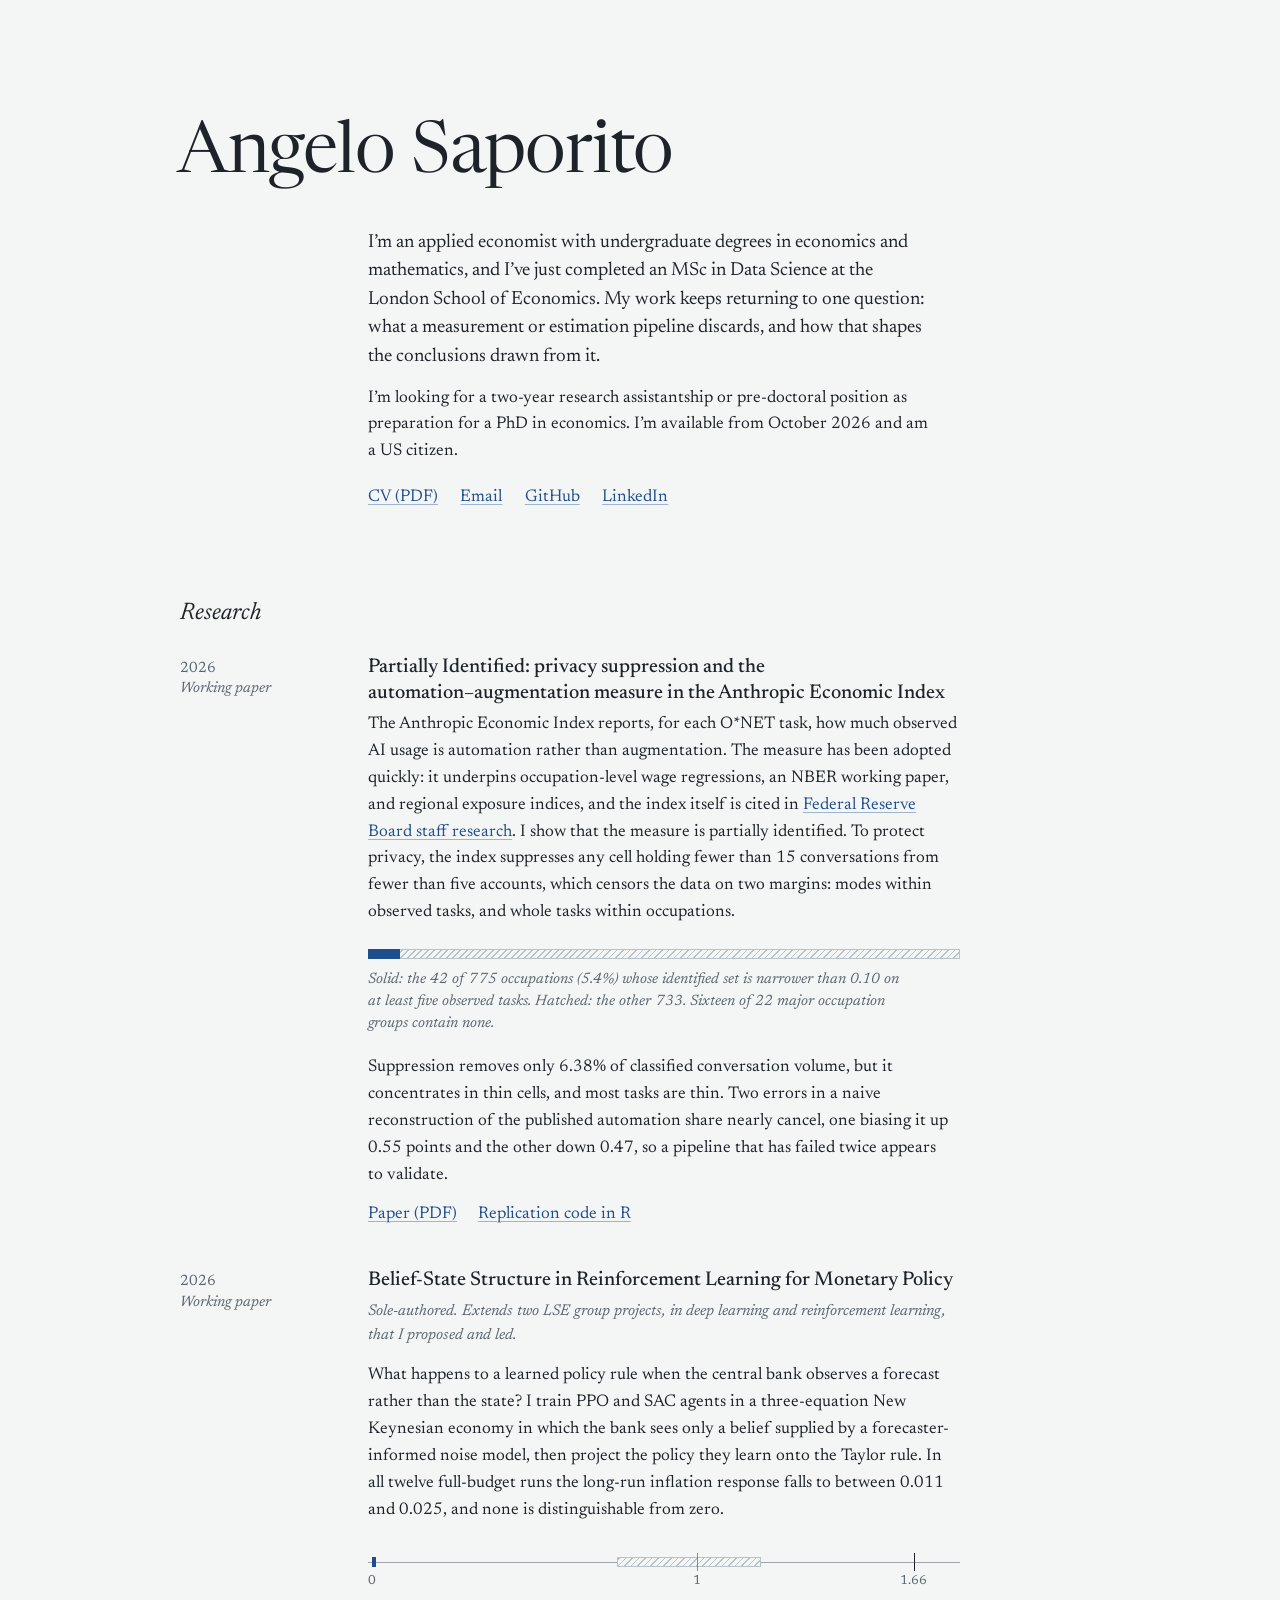
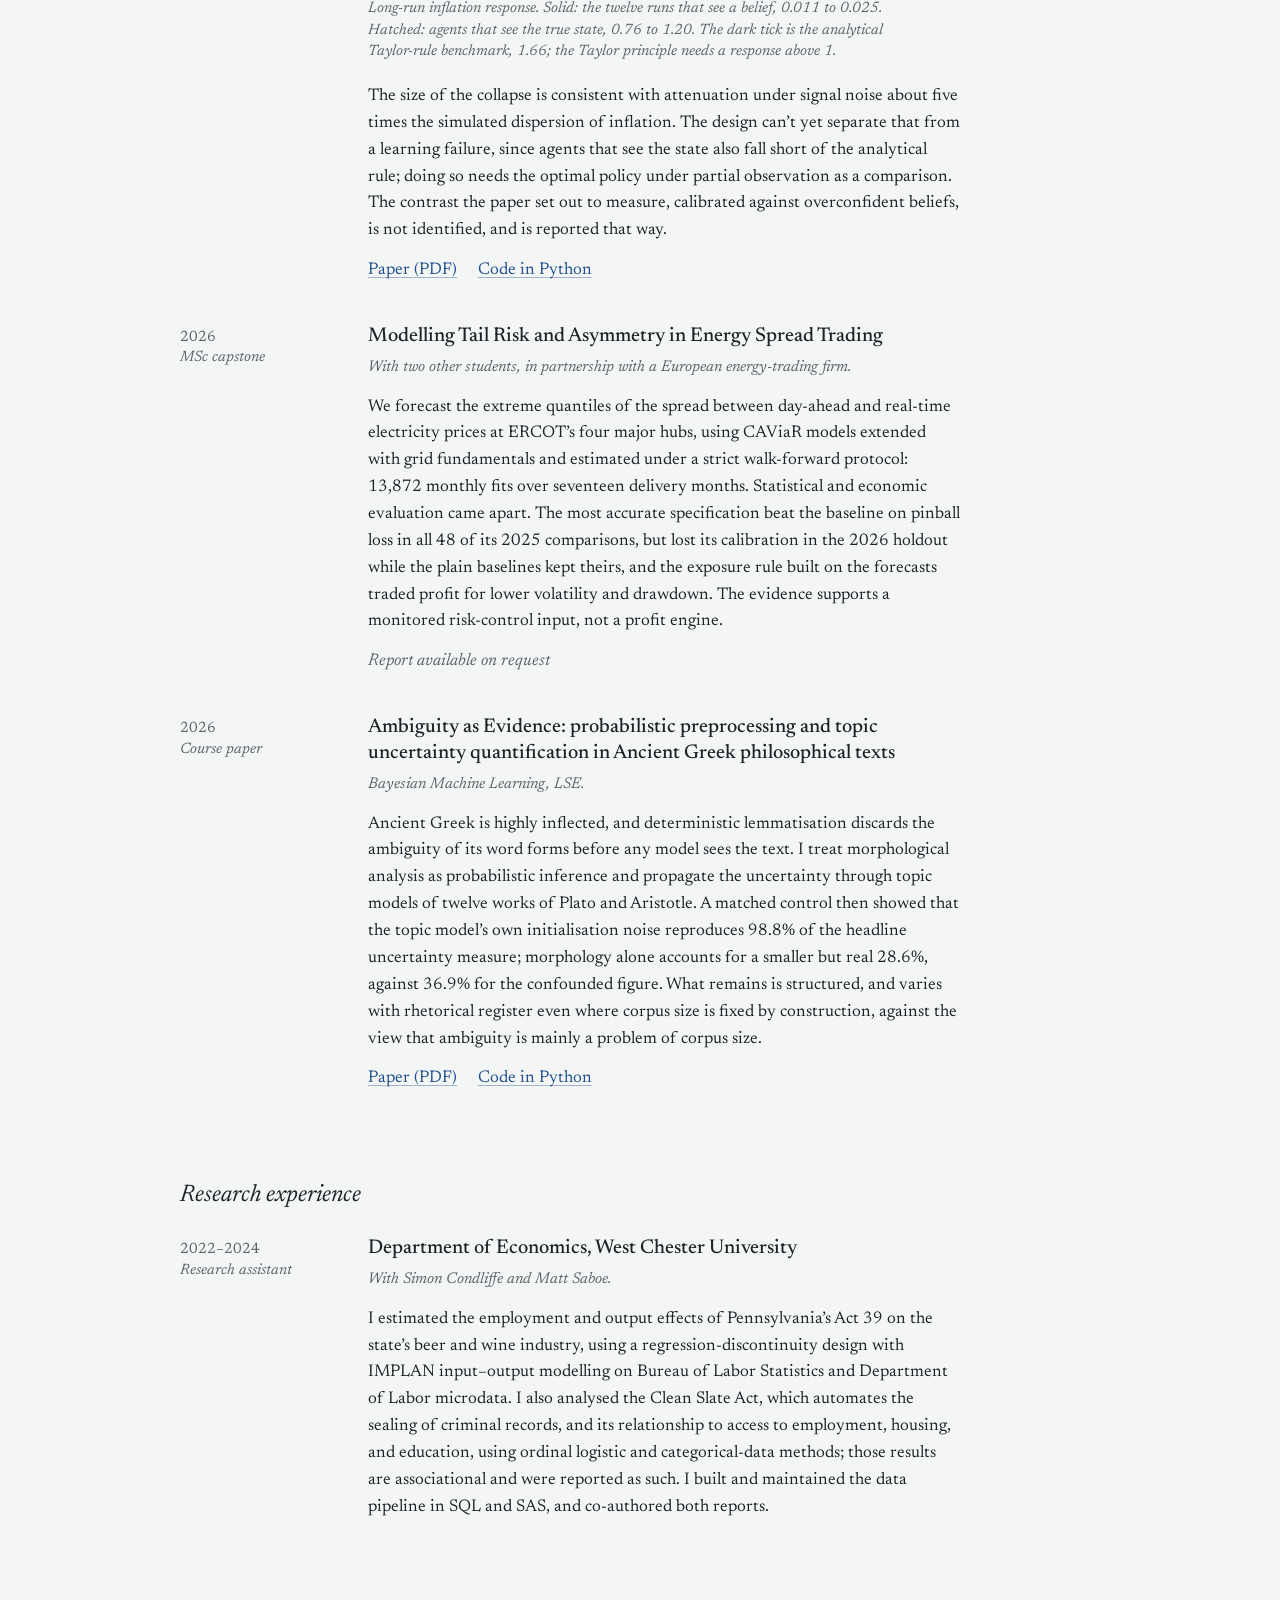
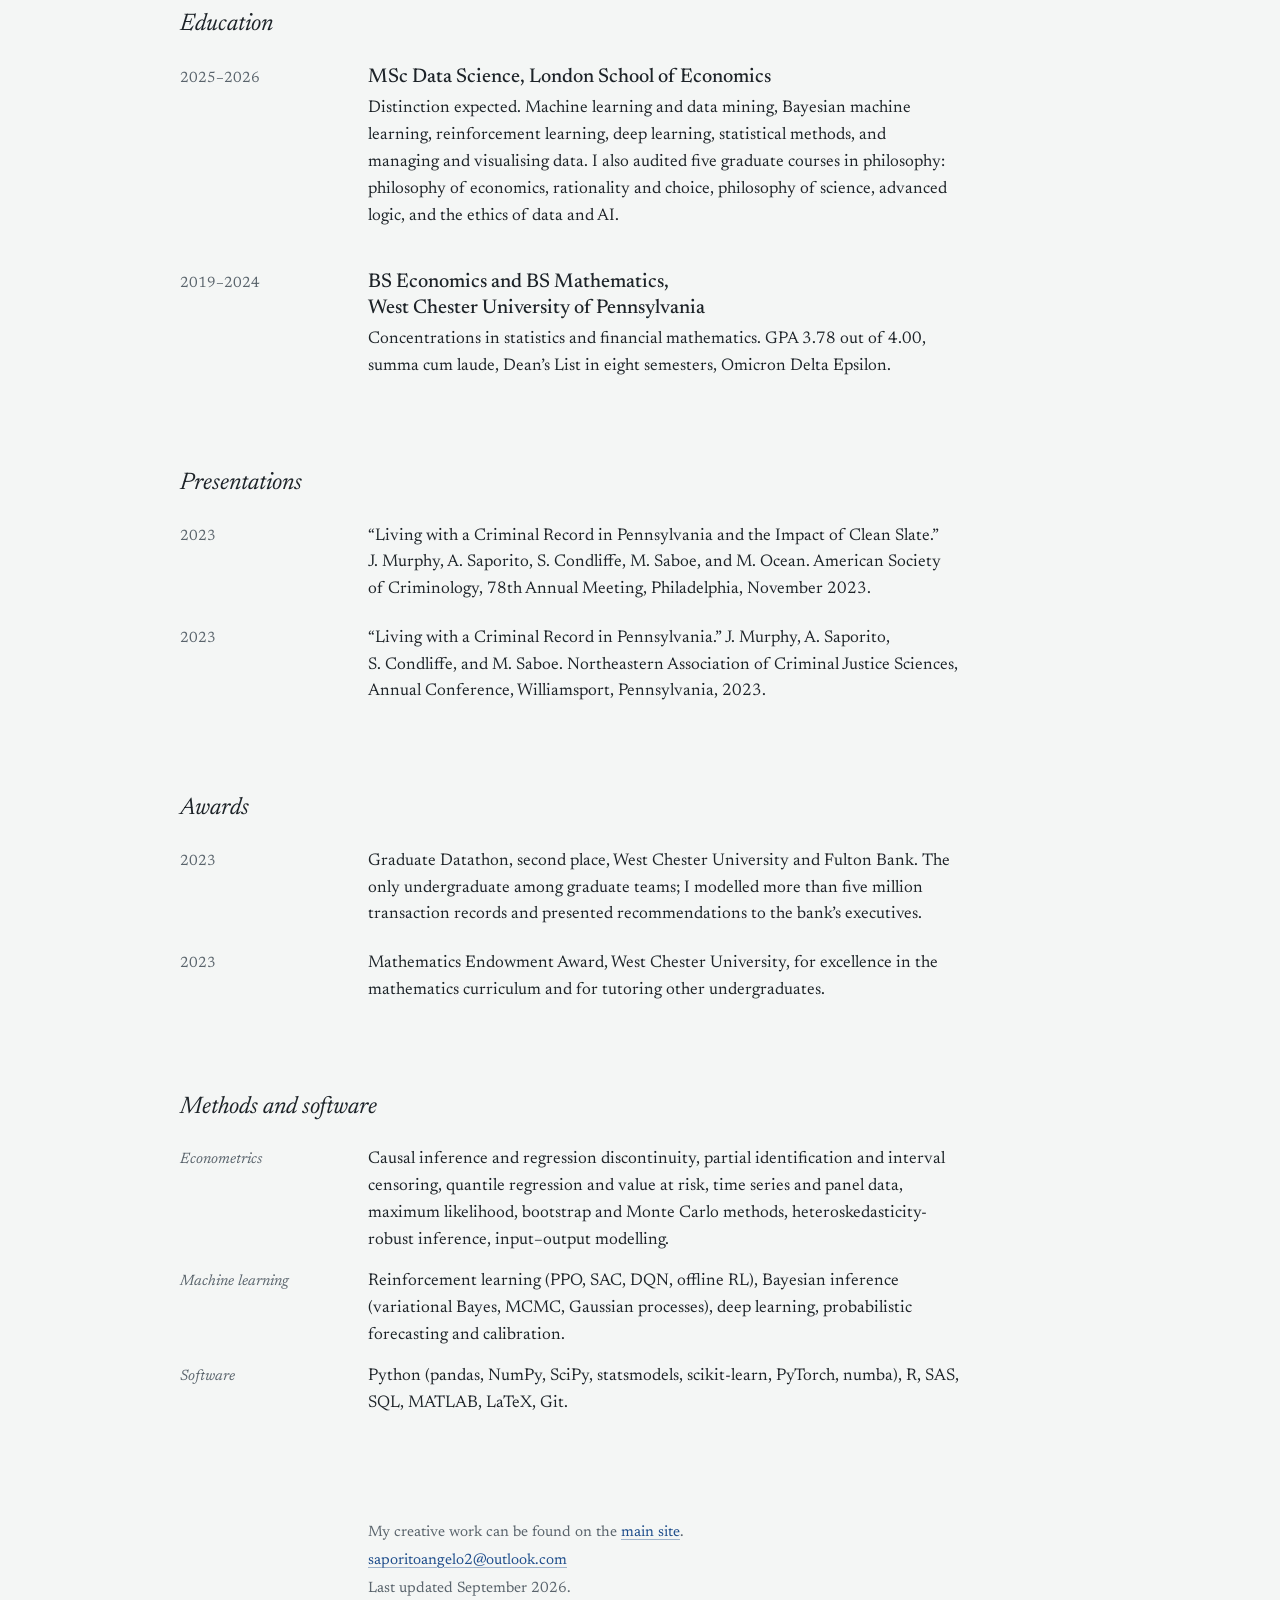
==== index.html @ 51051902 "First version of site" ====
<!doctype html>
<html lang="en-GB">
<head>
<meta charset="utf-8">
<meta name="viewport" content="width=device-width, initial-scale=1">
<title>Angelo Saporito</title>
<!-- Until the main site is built, this page forwards visitors to the research page. -->
<meta http-equiv="refresh" content="0; url=research/">
<link rel="canonical" href="https://angelo-saporito24.github.io/research/">
<link rel="icon" href="data:image/svg+xml,%3Csvg xmlns='http://www.w3.org/2000/svg' viewBox='0 0 32 32'%3E%3Crect width='32' height='32' rx='7' fill='%23F4F6F5'/%3E%3Crect x='5.5' y='12.5' width='21' height='7' fill='none' stroke='%239AA6AD' stroke-width='1.5'/%3E%3Crect x='5.5' y='12.5' width='6' height='7' fill='%231F4E8C'/%3E%3C/svg%3E">
<style>
  body { margin: 0; padding: 3rem 1.5rem; background: #F4F6F5; color: #1D2328;
         font: 1.0625rem/1.55 "Iowan Old Style", "Palatino Linotype", Palatino, Georgia, serif; }
  a { color: #1F4E8C; }
</style>
</head>
<body>
<p><a href="research/">Continue to Angelo Saporito’s research page</a>.</p>
</body>
</html>
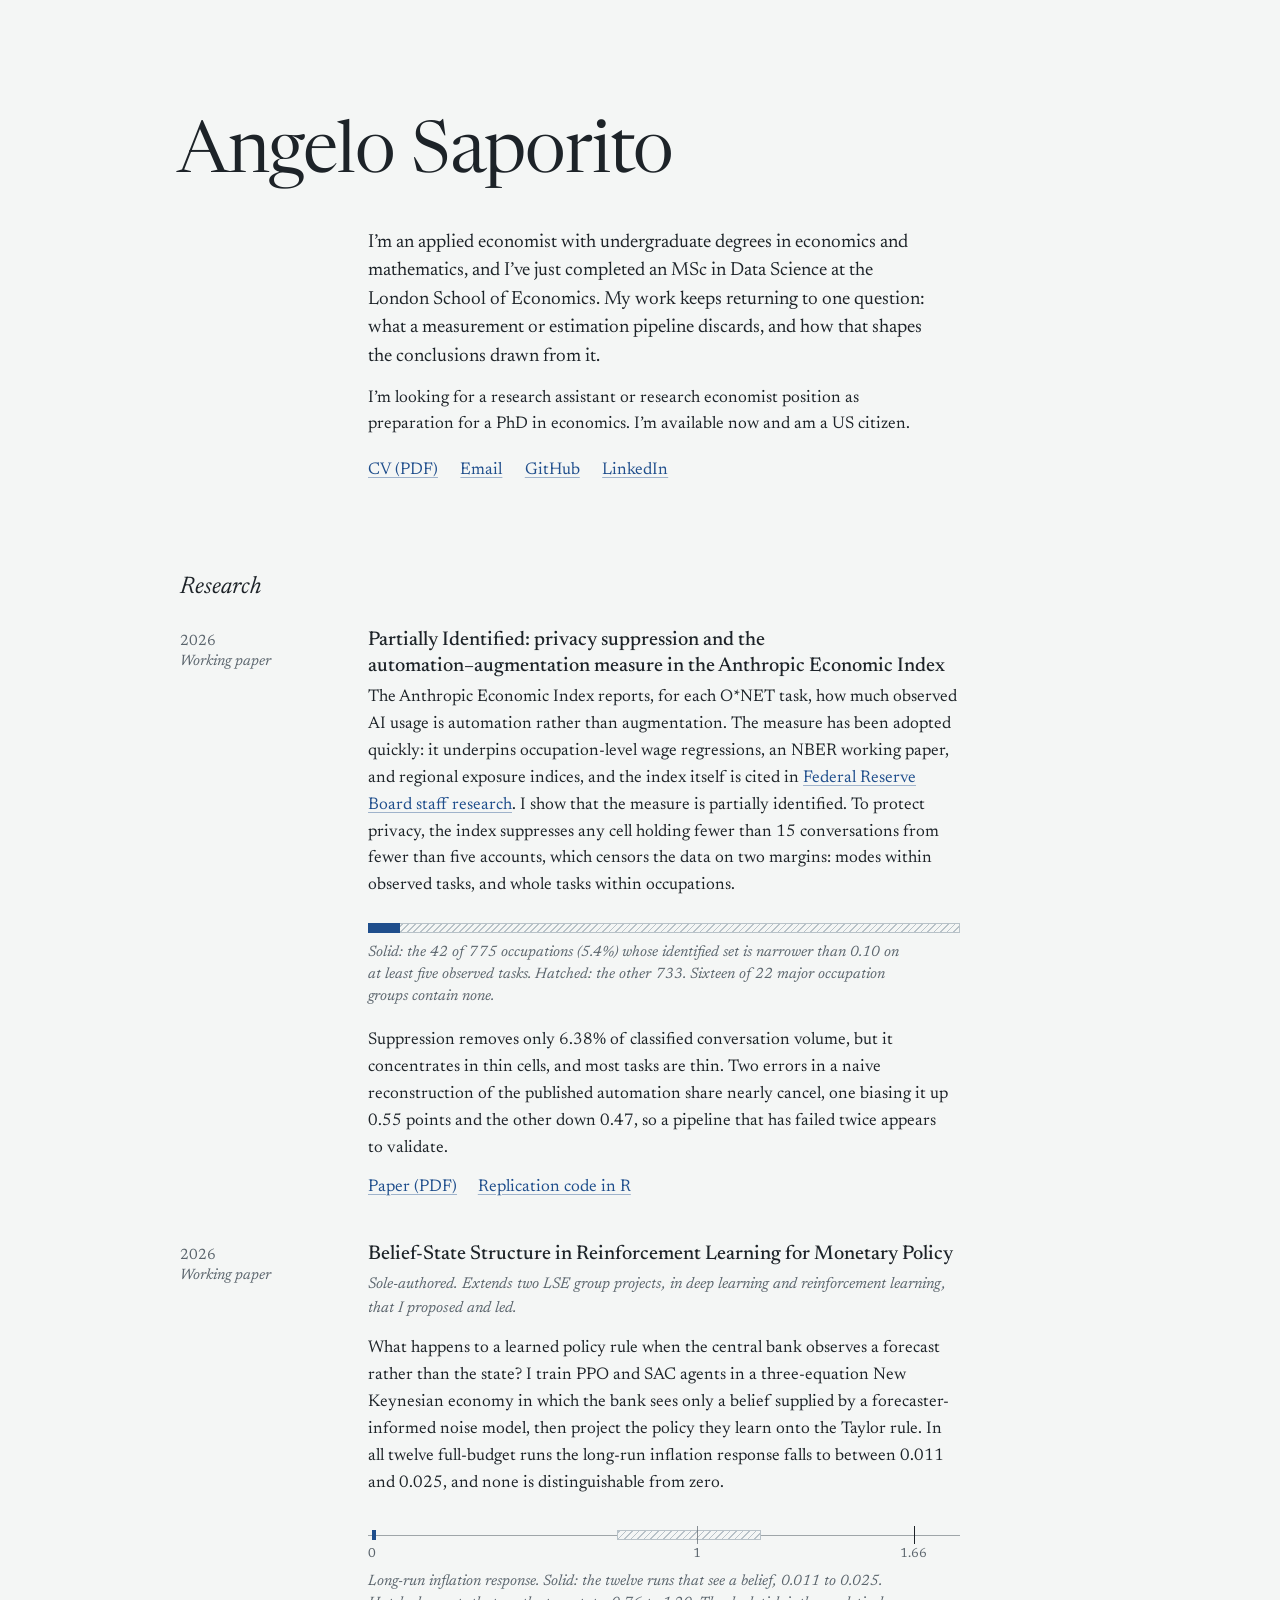
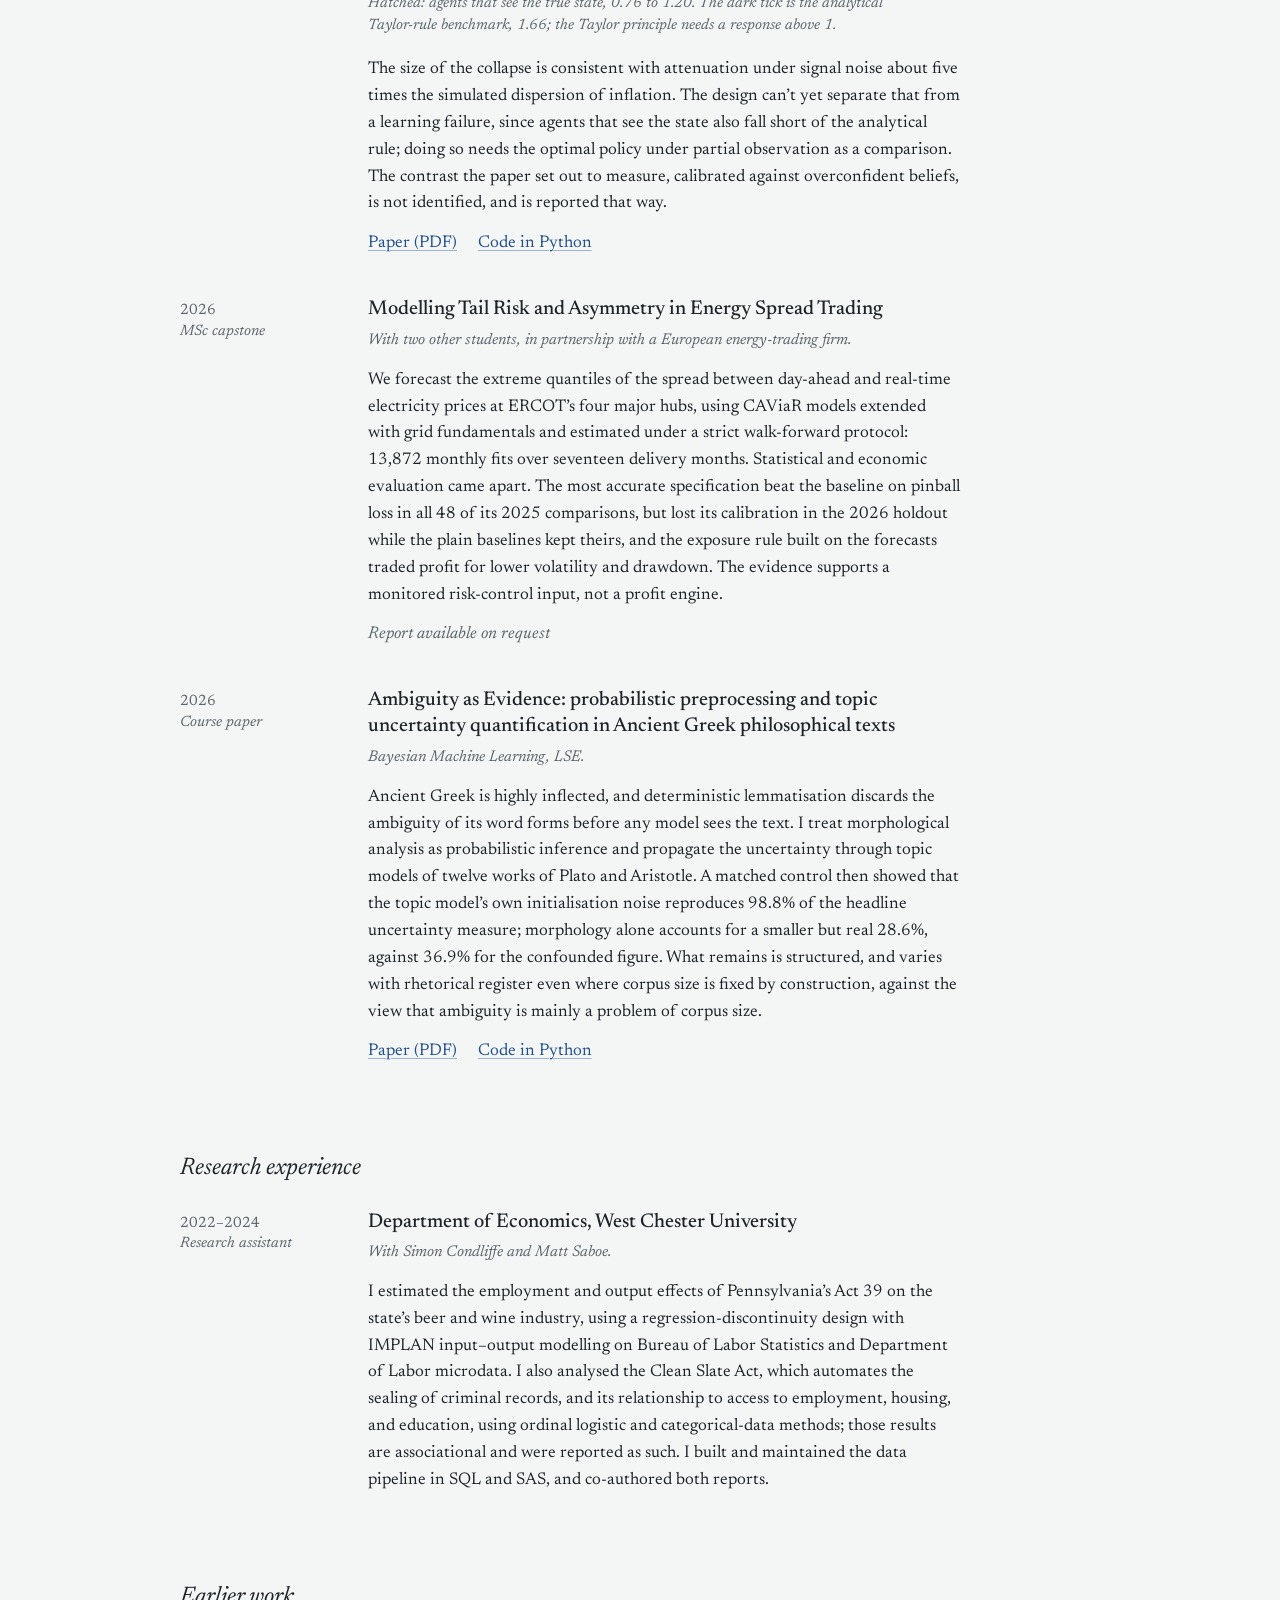
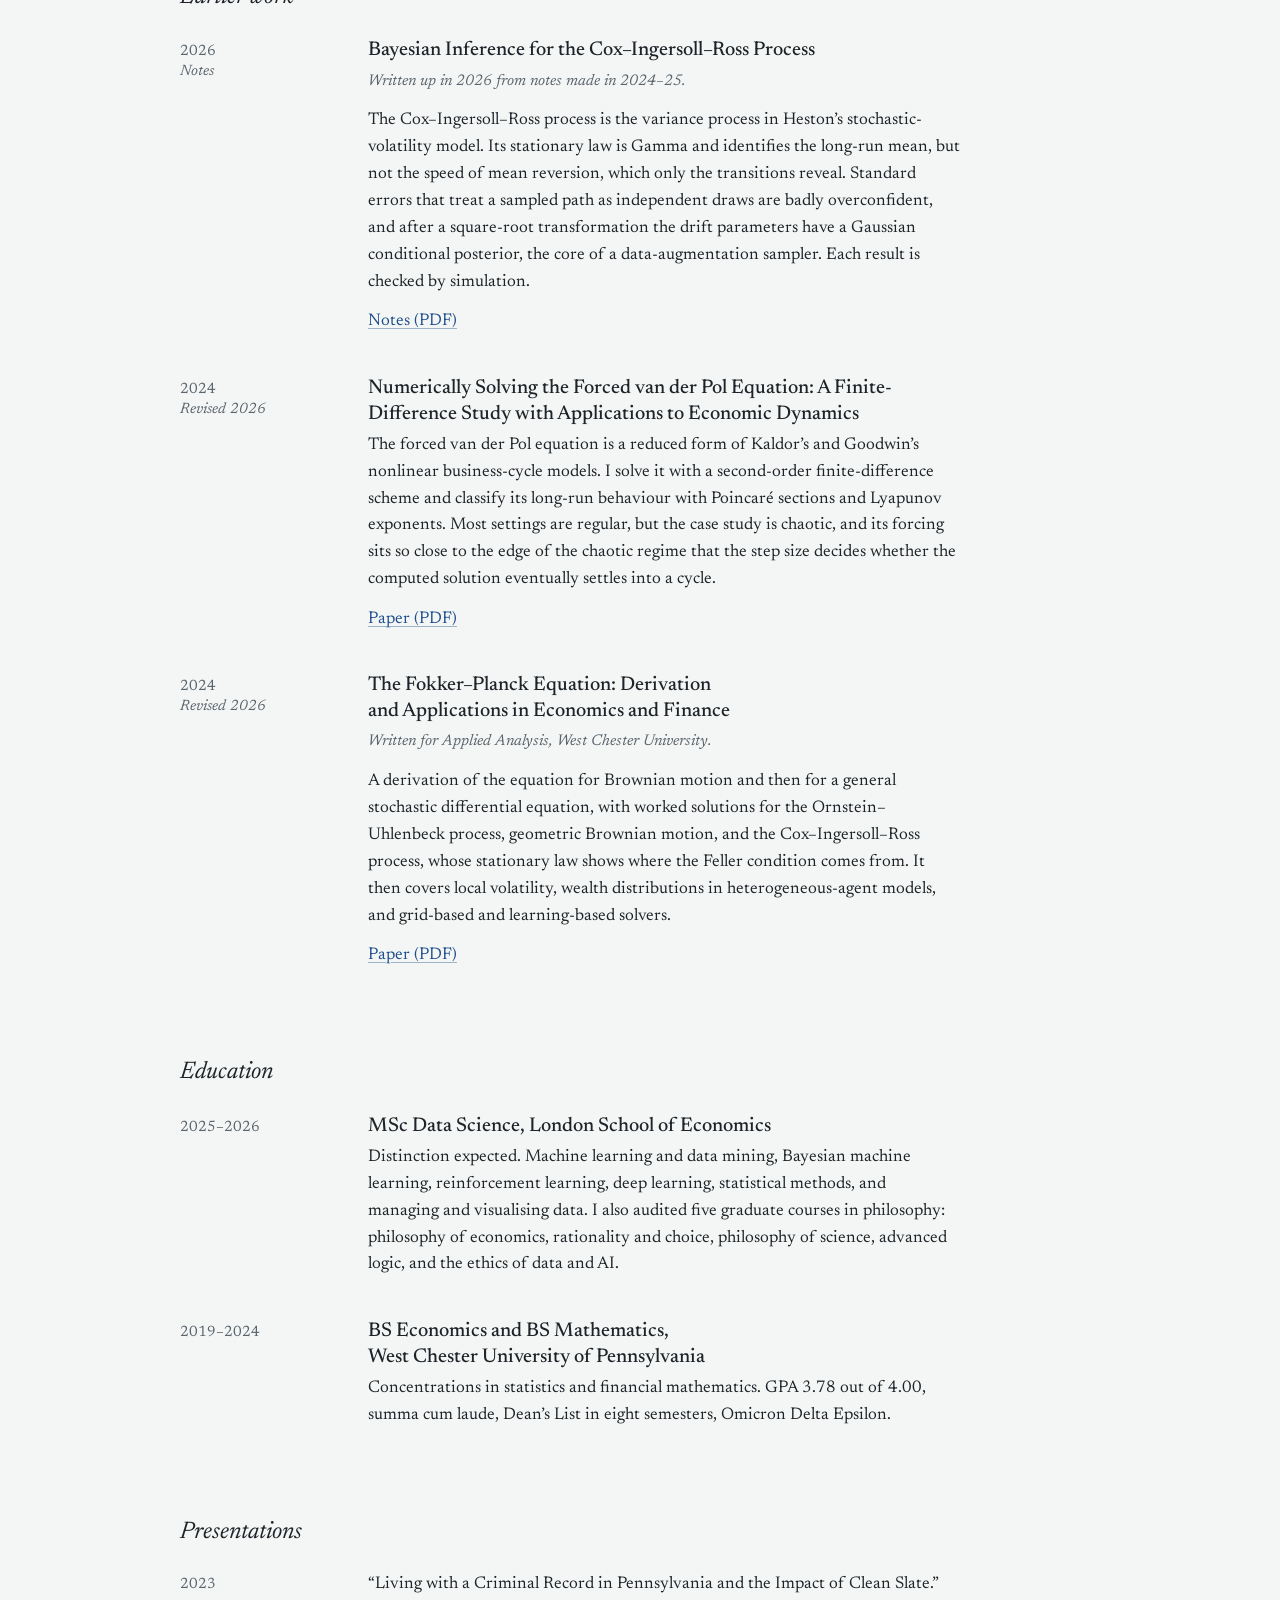
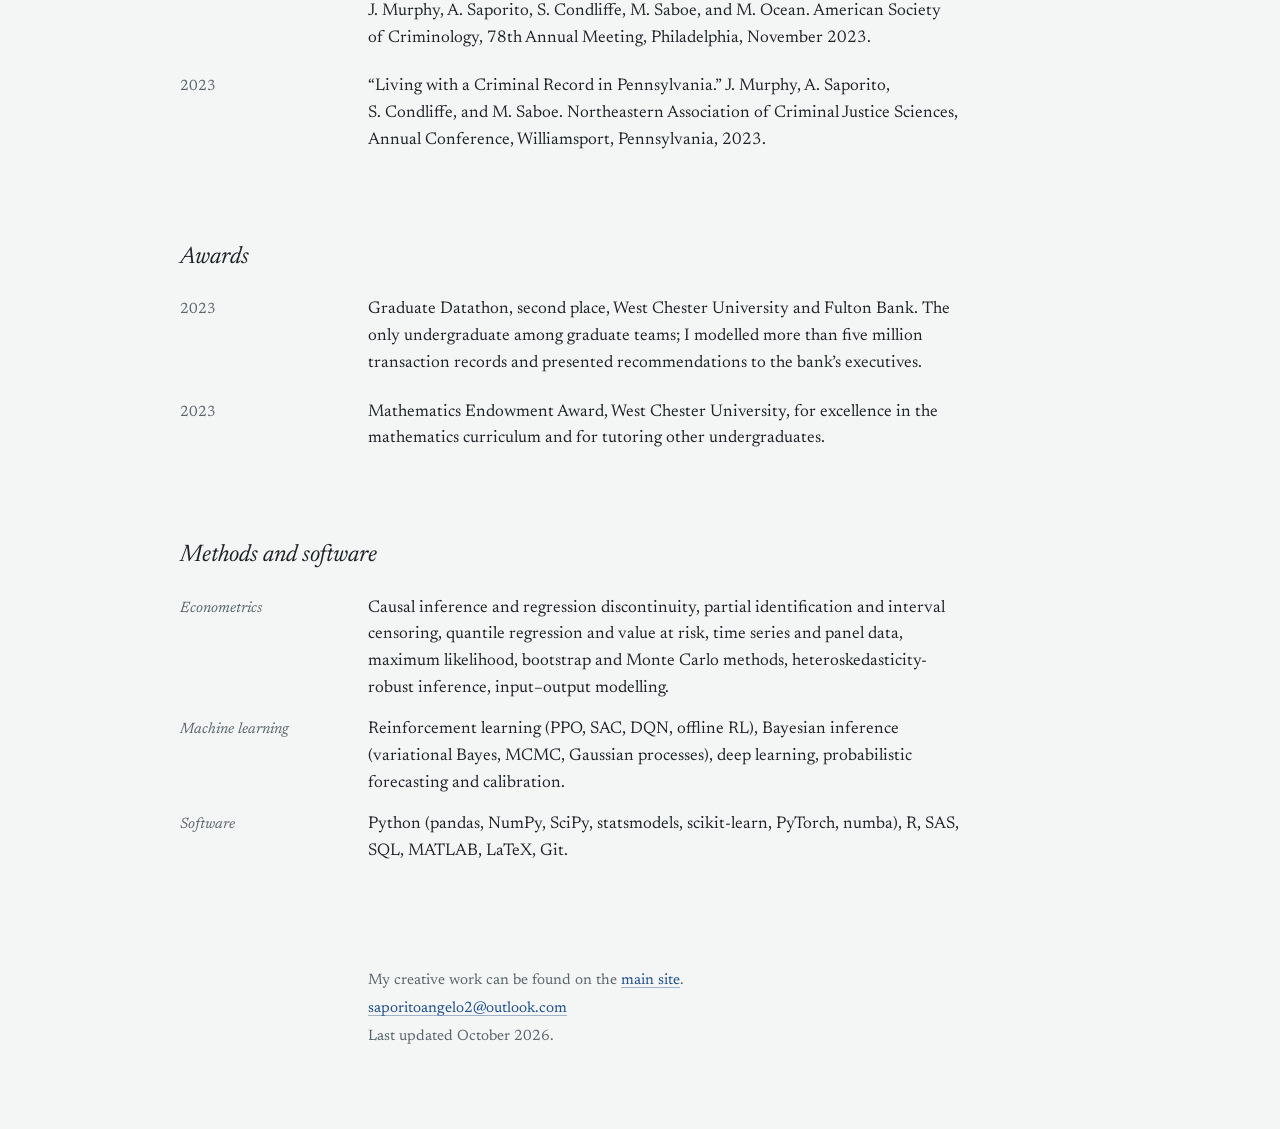
==== commit ed4d82dc: "Add earlier work to research page" ====
--- a/index.html
+++ b/index.html
@@ -3,18 +3,551 @@
 <head>
 <meta charset="utf-8">
 <meta name="viewport" content="width=device-width, initial-scale=1">
-<title>Angelo Saporito</title>
-<!-- Until the main site is built, this page forwards visitors to the research page. -->
-<meta http-equiv="refresh" content="0; url=research/">
+<meta name="color-scheme" content="light">
+<meta name="theme-color" content="#F4F6F5">
+<title>Angelo Saporito | Research</title>
+<meta name="description" content="Applied economist with an MSc in Data Science from the LSE, working on what measurement and estimation pipelines discard. Papers, code, and CV.">
 <link rel="canonical" href="https://angelo-saporito24.github.io/research/">
+<meta property="og:type" content="profile">
+<meta property="og:title" content="Angelo Saporito | Research">
+<meta property="og:description" content="Applied economist with an MSc in Data Science from the LSE, working on what measurement and estimation pipelines discard.">
+<meta property="og:url" content="https://angelo-saporito24.github.io/research/">
 <link rel="icon" href="data:image/svg+xml,%3Csvg xmlns='http://www.w3.org/2000/svg' viewBox='0 0 32 32'%3E%3Crect width='32' height='32' rx='7' fill='%23F4F6F5'/%3E%3Crect x='5.5' y='12.5' width='21' height='7' fill='none' stroke='%239AA6AD' stroke-width='1.5'/%3E%3Crect x='5.5' y='12.5' width='6' height='7' fill='%231F4E8C'/%3E%3C/svg%3E">
+
+<!-- Newsreader (SIL Open Font License), served from the site's shared fonts folder -->
+<link rel="preload" href="../fonts/newsreader-normal.woff2" as="font" type="font/woff2" crossorigin>
+<style id="fonts">
+@font-face{font-family:"Newsreader";font-style:normal;font-weight:350 550;font-display:swap;src:url("../fonts/newsreader-normal.woff2") format("woff2");}
+@font-face{font-family:"Newsreader";font-style:italic;font-weight:350 550;font-display:swap;src:url("../fonts/newsreader-italic.woff2") format("woff2");}
+</style>
+
 <style>
-  body { margin: 0; padding: 3rem 1.5rem; background: #F4F6F5; color: #1D2328;
-         font: 1.0625rem/1.55 "Iowan Old Style", "Palatino Linotype", Palatino, Georgia, serif; }
-  a { color: #1F4E8C; }
+/* ------------------------------------------------------------------
+   Tokens
+   ------------------------------------------------------------------ */
+:root {
+  --paper: #F4F6F5;     /* cool paper */
+  --ink: #1D2328;       /* text */
+  --graphite: #5A646C;  /* dates, captions, secondary text */
+  --hatch: #B8C2C8;     /* hatching: what the data can't pin down */
+  --blue: #1F4E8C;      /* ink blue: links, and what the data does pin down */
+
+  --spine: 9.5rem;      /* left column for dates and labels */
+  --gap: 2.25rem;
+  --measure: 37rem;     /* text column, about 70 characters */
+
+  --hatching: repeating-linear-gradient(-45deg, var(--hatch) 0 1.2px, transparent 1.2px 4.6px);
+}
+
+*, *::before, *::after { box-sizing: border-box; }
+
+html { -webkit-text-size-adjust: 100%; text-size-adjust: 100%; }
+
+body {
+  margin: 0;
+  background: var(--paper);
+  color: var(--ink);
+  font-family: "Newsreader", "Iowan Old Style", "Palatino Linotype", Palatino, "Book Antiqua", Georgia, serif;
+  font-size: 1.0625rem;
+  line-height: 1.58;
+  font-optical-sizing: auto;
+  font-kerning: normal;
+}
+
+p { margin: 0; text-wrap: pretty; }
+p + p { margin-top: 0.85em; }
+
+a {
+  color: var(--blue);
+  text-decoration-line: underline;
+  text-decoration-thickness: 1px;
+  text-underline-offset: 0.2em;
+  text-decoration-color: color-mix(in srgb, var(--blue) 40%, transparent);
+  transition: text-decoration-color 120ms ease;
+}
+a:hover { text-decoration-color: currentColor; }
+a:focus-visible {
+  outline: 2px solid var(--blue);
+  outline-offset: 3px;
+  border-radius: 1px;
+  text-decoration-color: currentColor;
+}
+
+::selection { background: color-mix(in srgb, var(--blue) 18%, transparent); }
+
+.skip-link {
+  position: absolute;
+  left: 1rem;
+  top: -4rem;
+  padding: 0.5rem 0.8rem;
+  background: var(--ink);
+  color: var(--paper);
+  text-decoration: none;
+  z-index: 2;
+}
+.skip-link:focus { top: 1rem; }
+
+/* ------------------------------------------------------------------
+   Frame: a left spine for dates and labels, a text column for the rest
+   ------------------------------------------------------------------ */
+.page {
+  max-width: calc(var(--spine) + var(--gap) + var(--measure));
+  margin-left: clamp(1.25rem, calc((100vw - 48.75rem) * 0.36), 20rem);
+  margin-right: 1.25rem;
+  padding-top: clamp(3.5rem, 10vw, 7.5rem);
+  padding-bottom: clamp(3rem, 7vw, 5rem);
+}
+
+.masthead,
+.entry,
+.terms > div,
+.colophon {
+  display: grid;
+  grid-template-columns: var(--spine) minmax(0, 1fr);
+  column-gap: var(--gap);
+}
+
+/* ------------------------------------------------------------------
+   Masthead
+   ------------------------------------------------------------------ */
+.masthead > * { grid-column: 2; }
+.masthead > h1 { grid-column: 1 / -1; }
+
+h1 {
+  margin: 0 0 clamp(1.5rem, 3.2vw, 2.4rem) -0.04em;
+  font-size: clamp(2.6rem, 3.6vw + 1.6rem, 4.6rem);
+  font-weight: 370;
+  line-height: 0.98;
+  letter-spacing: -0.015em;
+  text-wrap: balance;
+}
+
+.masthead p { max-width: 35rem; }
+.lead { font-size: 1.1875rem; line-height: 1.5; }
+
+.links {
+  display: flex;
+  flex-wrap: wrap;
+  gap: 0.3rem 1.4rem;
+  margin: 1.15rem 0 0;
+  padding: 0;
+  list-style: none;
+}
+
+/* ------------------------------------------------------------------
+   Sections and entries
+   ------------------------------------------------------------------ */
+.section { margin-top: clamp(3.75rem, 8vw, 5.5rem); }
+
+.section > h2 {
+  margin: 0 0 1.6rem -0.02em;
+  font-size: 1.5rem;
+  font-weight: 400;
+  font-style: italic;
+  line-height: 1.2;
+}
+
+.entry { align-items: baseline; }
+.entry + .entry { margin-top: 2.4rem; }
+.section.compact .entry + .entry { margin-top: 1.35rem; }
+
+.entry-meta {
+  color: var(--graphite);
+  font-size: 0.9375rem;
+  line-height: 1.35;
+  font-variant-numeric: tabular-nums;
+}
+.entry-meta .year,
+.entry-meta .kind { display: block; }
+.entry-meta .kind { font-style: italic; }
+
+.entry-title {
+  margin: 0 0 0.4rem;
+  font-size: 1.25rem;
+  font-weight: 500;
+  line-height: 1.3;
+  text-wrap: balance;
+}
+
+.entry-note {
+  margin-bottom: 0.7rem;
+  color: var(--graphite);
+  font-size: 0.96875rem;
+  font-style: italic;
+}
+
+.entry-links {
+  display: flex;
+  flex-wrap: wrap;
+  gap: 0.25rem 1.3rem;
+  margin-top: 0.8rem;
+}
+.nowrap { white-space: nowrap; }
+.entry-links .muted { color: var(--graphite); font-style: italic; }
+
+/* ------------------------------------------------------------------
+   Figures: solid is what the data pins down, hatched is what it doesn't
+   ------------------------------------------------------------------ */
+.figure { margin: 1.4rem 0 1.3rem; }
+
+.bar {
+  position: relative;
+  height: 0.625rem;
+  background-image: var(--hatching);
+  box-shadow: inset 0 0 0 1px var(--hatch);
+}
+.bar .solid {
+  position: absolute;
+  inset: 0 auto 0 0;
+  width: calc(var(--share) * 100%);
+  background: var(--blue);
+}
+
+.scale { position: relative; height: 2.6rem; --mid: 0.95rem; }
+.scale > span { position: absolute; }
+.scale .track {
+  left: 0;
+  right: 0;
+  top: var(--mid);
+  height: 1px;
+  background: color-mix(in srgb, var(--graphite) 55%, transparent);
+}
+.scale .band {
+  top: calc(var(--mid) - 0.3125rem);
+  height: 0.625rem;
+  left: calc(var(--from) / var(--max) * 100%);
+  width: calc((var(--to) - var(--from)) / var(--max) * 100%);
+}
+.scale .band.hatched {
+  background-color: var(--paper);
+  background-image: var(--hatching);
+  box-shadow: inset 0 0 0 1px var(--hatch);
+}
+.scale .band.solid { background: var(--blue); min-width: 3px; }
+.scale .tick {
+  top: calc(var(--mid) - 0.55rem);
+  height: 1.1rem;
+  width: 1px;
+  left: calc(var(--at) / var(--max) * 100%);
+  background: var(--ink);
+}
+.scale .tick.faint { background: color-mix(in srgb, var(--graphite) 70%, transparent); }
+.scale .label {
+  top: calc(var(--mid) + 0.75rem);
+  left: calc(var(--at) / var(--max) * 100%);
+  transform: translateX(-50%);
+  color: var(--graphite);
+  font-size: 0.8125rem;
+  line-height: 1;
+  font-variant-numeric: tabular-nums;
+}
+.scale .label.start { transform: none; }
+
+figcaption {
+  max-width: 34rem;
+  margin-top: 0.6rem;
+  color: var(--graphite);
+  font-size: 0.9375rem;
+  font-style: italic;
+  line-height: 1.45;
+  text-wrap: pretty;
+}
+
+/* ------------------------------------------------------------------
+   Methods list and colophon
+   ------------------------------------------------------------------ */
+.terms { margin: 0; }
+.terms > div { align-items: baseline; }
+.terms > div + div { margin-top: 0.9rem; }
+.terms dt {
+  color: var(--graphite);
+  font-size: 0.9375rem;
+  font-style: italic;
+  line-height: 1.35;
+}
+.terms dd { margin: 0; }
+
+.colophon {
+  margin-top: clamp(4rem, 9vw, 6.5rem);
+  color: var(--graphite);
+  font-size: 0.9375rem;
+  line-height: 1.5;
+}
+.colophon > div { grid-column: 2; }
+.colophon p + p { margin-top: 0.35rem; }
+
+/* ------------------------------------------------------------------
+   Narrow screens: the spine folds into a line above each entry
+   ------------------------------------------------------------------ */
+@media (max-width: 46rem) {
+  .page { margin-left: 1.25rem; }
+
+  .masthead,
+  .entry,
+  .terms > div,
+  .colophon { display: block; }
+
+  .lead { font-size: 1.125rem; }
+
+  .entry-meta {
+    display: flex;
+    flex-wrap: wrap;
+    column-gap: 0.3em;
+    margin-bottom: 0.3rem;
+  }
+  .entry-meta .kind { order: -1; }
+  .entry-meta .kind::after { content: ","; }
+
+  .terms dt { margin-bottom: 0.15rem; }
+}
+
+@media (prefers-reduced-motion: reduce) {
+  a { transition: none; }
+}
+
+@media print {
+  :root { --paper: #fff; --ink: #000; --graphite: #444; }
+  @page { margin: 16mm 16mm 18mm; }
+  body { font-size: 10.5pt; line-height: 1.45; }
+  .page { margin: 0; padding: 0; max-width: none; }
+  .skip-link { display: none; }
+  .section { margin-top: 1.75rem; }
+  a { color: inherit; text-decoration: none; }
+  .links a[href^="http"]::after,
+  .entry-links a[href^="http"]::after {
+    content: " (" attr(href) ")";
+    color: #444;
+    font-size: 0.85em;
+    word-break: break-all;
+  }
+  .section > h2, .entry-title { break-after: avoid; }
+  .figure, .terms > div, .section.compact .entry { break-inside: avoid; }
+  .bar, .scale span { -webkit-print-color-adjust: exact; print-color-adjust: exact; }
+}
 </style>
 </head>
+
 <body>
-<p><a href="research/">Continue to Angelo Saporito’s research page</a>.</p>
+<a class="skip-link" href="#research">Skip to research</a>
+
+<div class="page">
+
+  <header class="masthead">
+    <h1>Angelo Saporito</h1>
+    <p class="lead">I’m an applied economist with undergraduate degrees in economics and mathematics, and I’ve just completed an MSc in Data Science at the London School of Economics. My work keeps returning to one question: what a measurement or estimation pipeline discards, and how that shapes the conclusions drawn from it.</p>
+    <p>I’m looking for a research assistant or research economist position as preparation for a PhD in economics. I’m available now and am a US citizen.</p>
+    <ul class="links">
+      <li><a href="saporito-cv.pdf">CV (PDF)</a></li>
+      <li><a href="mailto:saporitoangelo2&#64;outlook&#46;com">Email</a></li>
+      <li><a href="https://github.com/angelo-saporito24">GitHub</a></li>
+      <li><a href="https://www.linkedin.com/in/angelo-saporito">LinkedIn</a></li>
+    </ul>
+  </header>
+
+  <main>
+
+    <section class="section" id="research" aria-labelledby="h-research">
+      <h2 id="h-research">Research</h2>
+
+      <article class="entry">
+        <div class="entry-meta"><span class="year">2026</span> <span class="kind">Working paper</span></div>
+        <div class="entry-body">
+          <h3 class="entry-title">Partially Identified: privacy suppression and the <span class="nowrap">automation–augmentation</span> measure in the Anthropic Economic Index</h3>
+          <p>The Anthropic Economic Index reports, for each O*NET task, how much observed AI usage is automation rather than augmentation. The measure has been adopted quickly: it underpins occupation-level wage regressions, an NBER working paper, and regional exposure indices, and the index itself is cited in <a href="https://www.federalreserve.gov/econres/notes/feds-notes/the-ai-buildout-and-the-economy-publicly-available-data-to-assess-ais-impact-20260717.html">Federal Reserve Board staff research</a>. I show that the measure is partially identified. To protect privacy, the index suppresses any cell holding fewer than 15 conversations from fewer than five accounts, which censors the data on two margins: modes within observed tasks, and whole tasks within occupations.</p>
+          <figure class="figure">
+            <div class="bar" aria-hidden="true"><span class="solid" style="--share: 0.0542"></span></div>
+            <figcaption>Solid: the 42 of 775 occupations (5.4%) whose identified set is narrower than 0.10 on at least five observed tasks. Hatched: the other 733. Sixteen of 22 major occupation groups contain none.</figcaption>
+          </figure>
+          <p>Suppression removes only 6.38% of classified conversation volume, but it concentrates in thin cells, and most tasks are thin. Two errors in a naive reconstruction of the published automation share nearly cancel, one biasing it up 0.55 points and the other down 0.47, so a pipeline that has failed twice appears to validate.</p>
+          <p class="entry-links">
+            <a href="papers/partially-identified.pdf">Paper (PDF)</a>
+            <a href="https://github.com/angelo-saporito24/Partially-Identified">Replication code in R</a>
+          </p>
+        </div>
+      </article>
+
+      <article class="entry">
+        <div class="entry-meta"><span class="year">2026</span> <span class="kind">Working paper</span></div>
+        <div class="entry-body">
+          <h3 class="entry-title">Belief-State Structure in Reinforcement Learning for Monetary Policy</h3>
+          <p class="entry-note">Sole-authored. Extends two LSE group projects, in deep learning and reinforcement learning, that I proposed and led.</p>
+          <p>What happens to a learned policy rule when the central bank observes a forecast rather than the state? I train PPO and SAC agents in a three-equation New Keynesian economy in which the bank sees only a belief supplied by a forecaster-informed noise model, then project the policy they learn onto the Taylor rule. In all twelve full-budget runs the long-run inflation response falls to between 0.011 and 0.025, and none is distinguishable from zero.</p>
+          <figure class="figure">
+            <div class="scale" aria-hidden="true" style="--max: 1.8">
+              <span class="track"></span>
+              <span class="band hatched" style="--from: 0.756; --to: 1.196"></span>
+              <span class="band solid" style="--from: 0.011; --to: 0.025"></span>
+              <span class="tick faint" style="--at: 1"></span>
+              <span class="tick" style="--at: 1.66"></span>
+              <span class="label start" style="--at: 0">0</span>
+              <span class="label" style="--at: 1">1</span>
+              <span class="label" style="--at: 1.66">1.66</span>
+            </div>
+            <figcaption>Long-run inflation response. Solid: the twelve runs that see a belief, 0.011 to 0.025. Hatched: agents that see the true state, 0.76 to 1.20. The dark tick is the analytical Taylor-rule benchmark, 1.66; the Taylor principle needs a response above 1.</figcaption>
+          </figure>
+          <p>The size of the collapse is consistent with attenuation under signal noise about five times the simulated dispersion of inflation. The design can’t yet separate that from a learning failure, since agents that see the state also fall short of the analytical rule; doing so needs the optimal policy under partial observation as a comparison. The contrast the paper set out to measure, calibrated against overconfident beliefs, is not identified, and is reported that way.</p>
+          <p class="entry-links">
+            <a href="papers/belief-state-rl-monetary-policy.pdf">Paper (PDF)</a>
+            <a href="https://github.com/angelo-saporito24/Macro-forecasting">Code in Python</a>
+          </p>
+        </div>
+      </article>
+
+      <article class="entry">
+        <div class="entry-meta"><span class="year">2026</span> <span class="kind">MSc capstone</span></div>
+        <div class="entry-body">
+          <h3 class="entry-title">Modelling Tail Risk and Asymmetry in Energy Spread Trading</h3>
+          <p class="entry-note">With two other students, in partnership with a European energy-trading firm.</p>
+          <p>We forecast the extreme quantiles of the spread between day-ahead and real-time electricity prices at ERCOT’s four major hubs, using CAViaR models extended with grid fundamentals and estimated under a strict walk-forward protocol: 13,872 monthly fits over seventeen delivery months. Statistical and economic evaluation came apart. The most accurate specification beat the baseline on pinball loss in all 48 of its 2025 comparisons, but lost its calibration in the 2026 holdout while the plain baselines kept theirs, and the exposure rule built on the forecasts traded profit for lower volatility and drawdown. The evidence supports a monitored risk-control input, not a profit engine.</p>
+          <p class="entry-links"><span class="muted">Report available on request</span></p>
+        </div>
+      </article>
+
+      <article class="entry">
+        <div class="entry-meta"><span class="year">2026</span> <span class="kind">Course paper</span></div>
+        <div class="entry-body">
+          <h3 class="entry-title">Ambiguity as Evidence: probabilistic preprocessing and topic uncertainty quantification in Ancient Greek philosophical texts</h3>
+          <p class="entry-note">Bayesian Machine Learning, LSE.</p>
+          <p>Ancient Greek is highly inflected, and deterministic lemmatisation discards the ambiguity of its word forms before any model sees the text. I treat morphological analysis as probabilistic inference and propagate the uncertainty through topic models of twelve works of Plato and Aristotle. A matched control then showed that the topic model’s own initialisation noise reproduces 98.8% of the headline uncertainty measure; morphology alone accounts for a smaller but real 28.6%, against 36.9% for the confounded figure. What remains is structured, and varies with rhetorical register even where corpus size is fixed by construction, against the view that ambiguity is mainly a problem of corpus size.</p>
+          <p class="entry-links">
+            <a href="papers/ambiguity-as-evidence.pdf">Paper (PDF)</a>
+            <a href="https://github.com/angelo-saporito24/ST451_project">Code in Python</a>
+          </p>
+        </div>
+      </article>
+    </section>
+
+    <section class="section" aria-labelledby="h-experience">
+      <h2 id="h-experience">Research experience</h2>
+
+      <article class="entry">
+        <div class="entry-meta"><span class="year">2022–2024</span> <span class="kind">Research assistant</span></div>
+        <div class="entry-body">
+          <h3 class="entry-title">Department of Economics, West Chester University</h3>
+          <p class="entry-note">With Simon Condliffe and Matt Saboe.</p>
+          <p>I estimated the employment and output effects of Pennsylvania’s Act 39 on the state’s beer and wine industry, using a regression-discontinuity design with IMPLAN input–output modelling on Bureau of Labor Statistics and Department of Labor microdata. I also analysed the Clean Slate Act, which automates the sealing of criminal records, and its relationship to access to employment, housing, and education, using ordinal logistic and categorical-data methods; those results are associational and were reported as such. I built and maintained the data pipeline in SQL and SAS, and co-authored both reports.</p>
+        </div>
+      </article>
+    </section>
+
+    <section class="section" aria-labelledby="h-earlier">
+      <h2 id="h-earlier">Earlier work</h2>
+
+      <article class="entry">
+        <div class="entry-meta"><span class="year">2026</span> <span class="kind">Notes</span></div>
+        <div class="entry-body">
+          <h3 class="entry-title">Bayesian Inference for the Cox–Ingersoll–Ross Process</h3>
+          <p class="entry-note">Written up in 2026 from notes made in 2024–25.</p>
+          <p>The Cox–Ingersoll–Ross process is the variance process in Heston’s stochastic-volatility model. Its stationary law is Gamma and identifies the long-run mean, but not the speed of mean reversion, which only the transitions reveal. Standard errors that treat a sampled path as independent draws are badly overconfident, and after a square-root transformation the drift parameters have a Gaussian conditional posterior, the core of a data-augmentation sampler. Each result is checked by simulation.</p>
+          <p class="entry-links"><a href="papers/cir-bayesian-inference.pdf">Notes (PDF)</a></p>
+        </div>
+      </article>
+
+      <article class="entry">
+        <div class="entry-meta"><span class="year">2024</span> <span class="kind">Revised 2026</span></div>
+        <div class="entry-body">
+          <h3 class="entry-title">Numerically Solving the Forced van der Pol Equation: A Finite-Difference Study with Applications to Economic Dynamics</h3>
+          <p>The forced van der Pol equation is a reduced form of Kaldor’s and Goodwin’s nonlinear business-cycle models. I solve it with a second-order finite-difference scheme and classify its long-run behaviour with Poincaré sections and Lyapunov exponents. Most settings are regular, but the case study is chaotic, and its forcing sits so close to the edge of the chaotic regime that the step size decides whether the computed solution eventually settles into a cycle.</p>
+          <p class="entry-links"><a href="papers/forced-van-der-pol.pdf">Paper (PDF)</a></p>
+        </div>
+      </article>
+
+      <article class="entry">
+        <div class="entry-meta"><span class="year">2024</span> <span class="kind">Revised 2026</span></div>
+        <div class="entry-body">
+          <h3 class="entry-title">The Fokker–Planck Equation: Derivation and Applications in Economics and Finance</h3>
+          <p class="entry-note">Written for Applied Analysis, West Chester University.</p>
+          <p>A derivation of the equation for Brownian motion and then for a general stochastic differential equation, with worked solutions for the Ornstein–Uhlenbeck process, geometric Brownian motion, and the Cox–Ingersoll–Ross process, whose stationary law shows where the Feller condition comes from. It then covers local volatility, wealth distributions in heterogeneous-agent models, and grid-based and learning-based solvers.</p>
+          <p class="entry-links"><a href="papers/fokker-planck-equation.pdf">Paper (PDF)</a></p>
+        </div>
+      </article>
+    </section>
+
+    <section class="section" aria-labelledby="h-education">
+      <h2 id="h-education">Education</h2>
+
+      <article class="entry">
+        <div class="entry-meta"><span class="year">2025–2026</span></div>
+        <div class="entry-body">
+          <h3 class="entry-title">MSc Data Science, London School of Economics</h3>
+          <p>Distinction expected. Machine learning and data mining, Bayesian machine learning, reinforcement learning, deep learning, statistical methods, and managing and visualising data. I also audited five graduate courses in philosophy: philosophy of economics, rationality and choice, philosophy of science, advanced logic, and the ethics of data and AI.</p>
+        </div>
+      </article>
+
+      <article class="entry">
+        <div class="entry-meta"><span class="year">2019–2024</span></div>
+        <div class="entry-body">
+          <h3 class="entry-title">BS Economics and BS Mathematics, West Chester University of Pennsylvania</h3>
+          <p>Concentrations in statistics and financial mathematics. GPA 3.78 out of 4.00, summa cum laude, Dean’s List in eight semesters, Omicron Delta Epsilon.</p>
+        </div>
+      </article>
+    </section>
+
+    <section class="section compact" aria-labelledby="h-presentations">
+      <h2 id="h-presentations">Presentations</h2>
+
+      <article class="entry">
+        <div class="entry-meta"><span class="year">2023</span></div>
+        <div class="entry-body">
+          <p>“Living with a Criminal Record in Pennsylvania and the Impact of Clean Slate.” J.&nbsp;Murphy, A.&nbsp;Saporito, S.&nbsp;Condliffe, M.&nbsp;Saboe, and M.&nbsp;Ocean. American Society of Criminology, 78th Annual Meeting, Philadelphia, November 2023.</p>
+        </div>
+      </article>
+
+      <article class="entry">
+        <div class="entry-meta"><span class="year">2023</span></div>
+        <div class="entry-body">
+          <p>“Living with a Criminal Record in Pennsylvania.” J.&nbsp;Murphy, A.&nbsp;Saporito, S.&nbsp;Condliffe, and M.&nbsp;Saboe. Northeastern Association of Criminal Justice Sciences, Annual Conference, Williamsport, Pennsylvania, 2023.</p>
+        </div>
+      </article>
+    </section>
+
+    <section class="section compact" aria-labelledby="h-awards">
+      <h2 id="h-awards">Awards</h2>
+
+      <article class="entry">
+        <div class="entry-meta"><span class="year">2023</span></div>
+        <div class="entry-body">
+          <p>Graduate Datathon, second place, West Chester University and Fulton Bank. The only undergraduate among graduate teams; I modelled more than five million transaction records and presented recommendations to the bank’s executives.</p>
+        </div>
+      </article>
+
+      <article class="entry">
+        <div class="entry-meta"><span class="year">2023</span></div>
+        <div class="entry-body">
+          <p>Mathematics Endowment Award, West Chester University, for excellence in the mathematics curriculum and for tutoring other undergraduates.</p>
+        </div>
+      </article>
+    </section>
+
+    <section class="section" aria-labelledby="h-methods">
+      <h2 id="h-methods">Methods and software</h2>
+
+      <dl class="terms">
+        <div>
+          <dt>Econometrics</dt>
+          <dd>Causal inference and regression discontinuity, partial identification and interval censoring, quantile regression and value at risk, time series and panel data, maximum likelihood, bootstrap and Monte Carlo methods, heteroskedasticity-robust inference, input–output modelling.</dd>
+        </div>
+        <div>
+          <dt>Machine learning</dt>
+          <dd>Reinforcement learning (PPO, SAC, DQN, offline RL), Bayesian inference (variational Bayes, MCMC, Gaussian processes), deep learning, probabilistic forecasting and calibration.</dd>
+        </div>
+        <div>
+          <dt>Software</dt>
+          <dd>Python (pandas, NumPy, SciPy, statsmodels, scikit-learn, PyTorch, numba), R, SAS, SQL, MATLAB, LaTeX, Git.</dd>
+        </div>
+      </dl>
+    </section>
+
+  </main>
+
+  <footer class="colophon">
+    <div>
+      <p>My creative work can be found on the <a href="../">main site</a>.</p>
+      <p><a href="mailto:saporitoangelo2&#64;outlook&#46;com">saporitoangelo2&#64;outlook&#46;com</a></p>
+      <p>Last updated October 2026.</p>
+    </div>
+  </footer>
+
+</div>
 </body>
 </html>
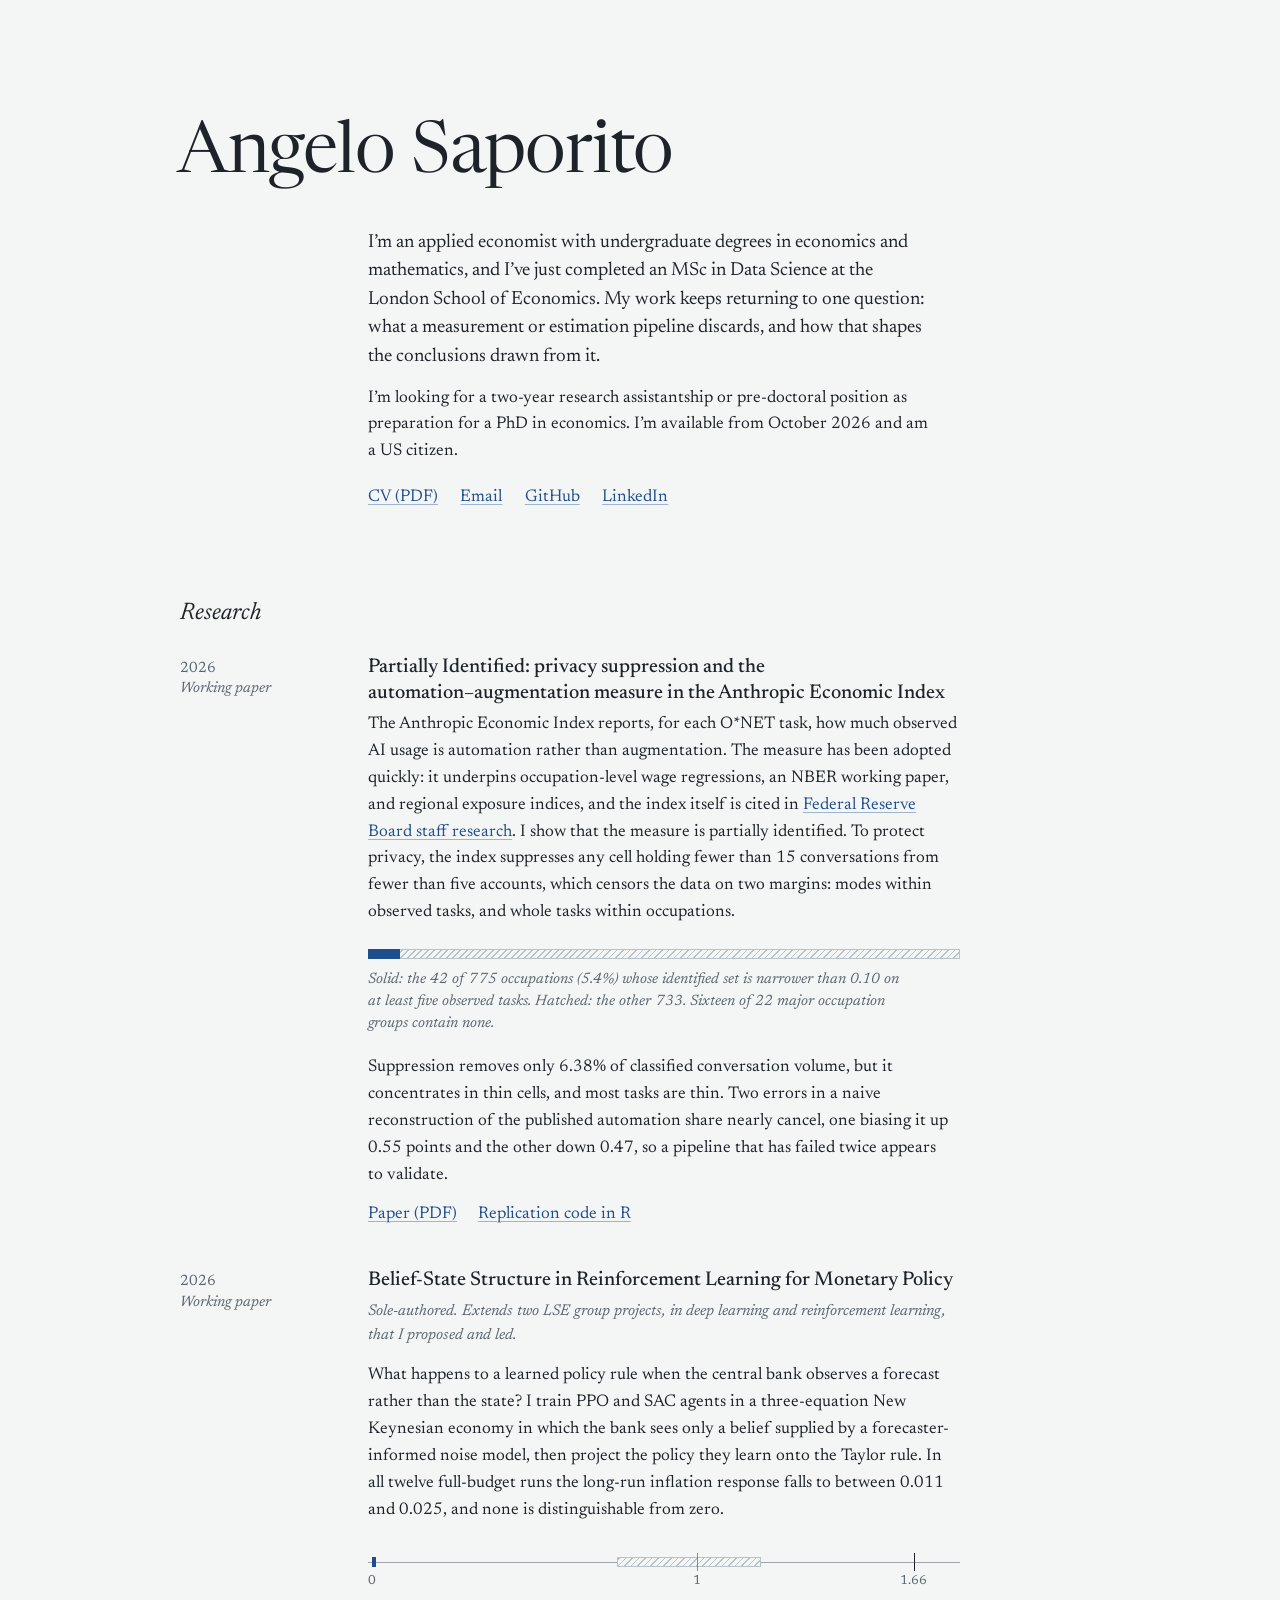
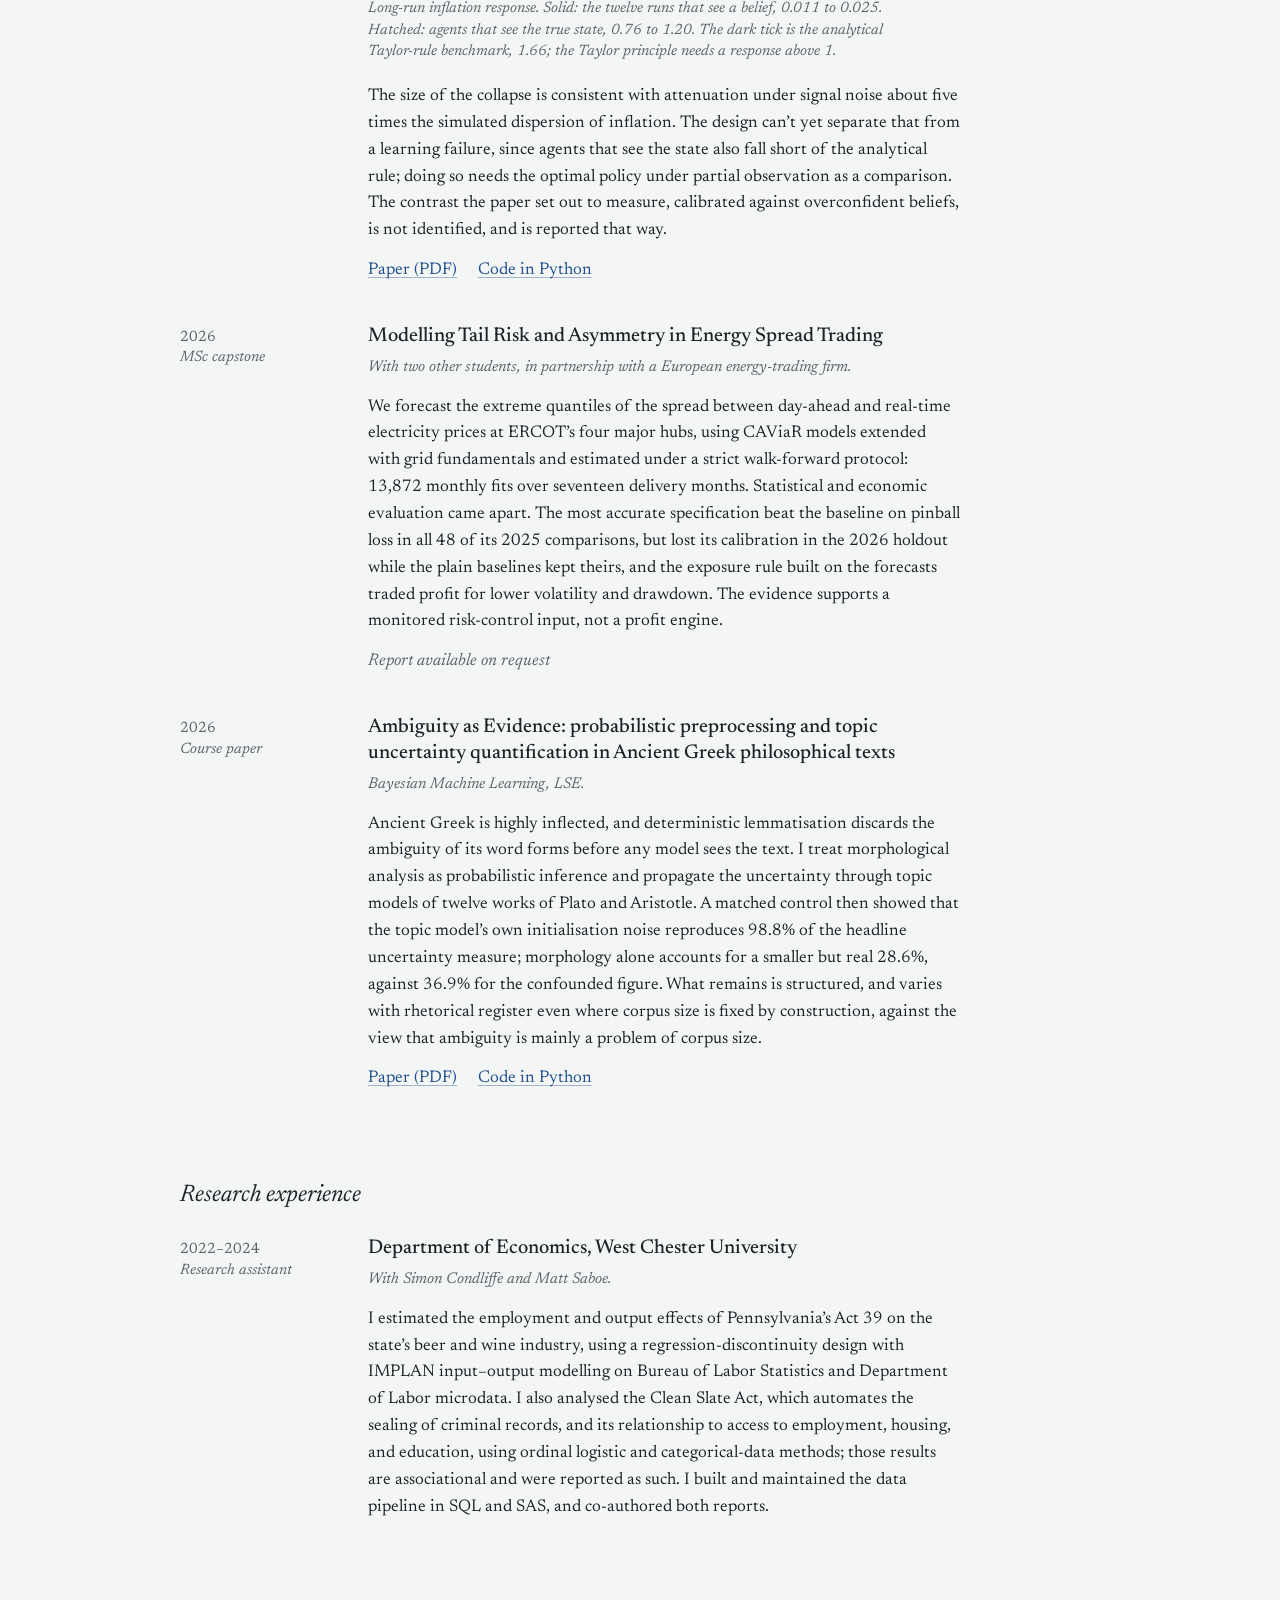
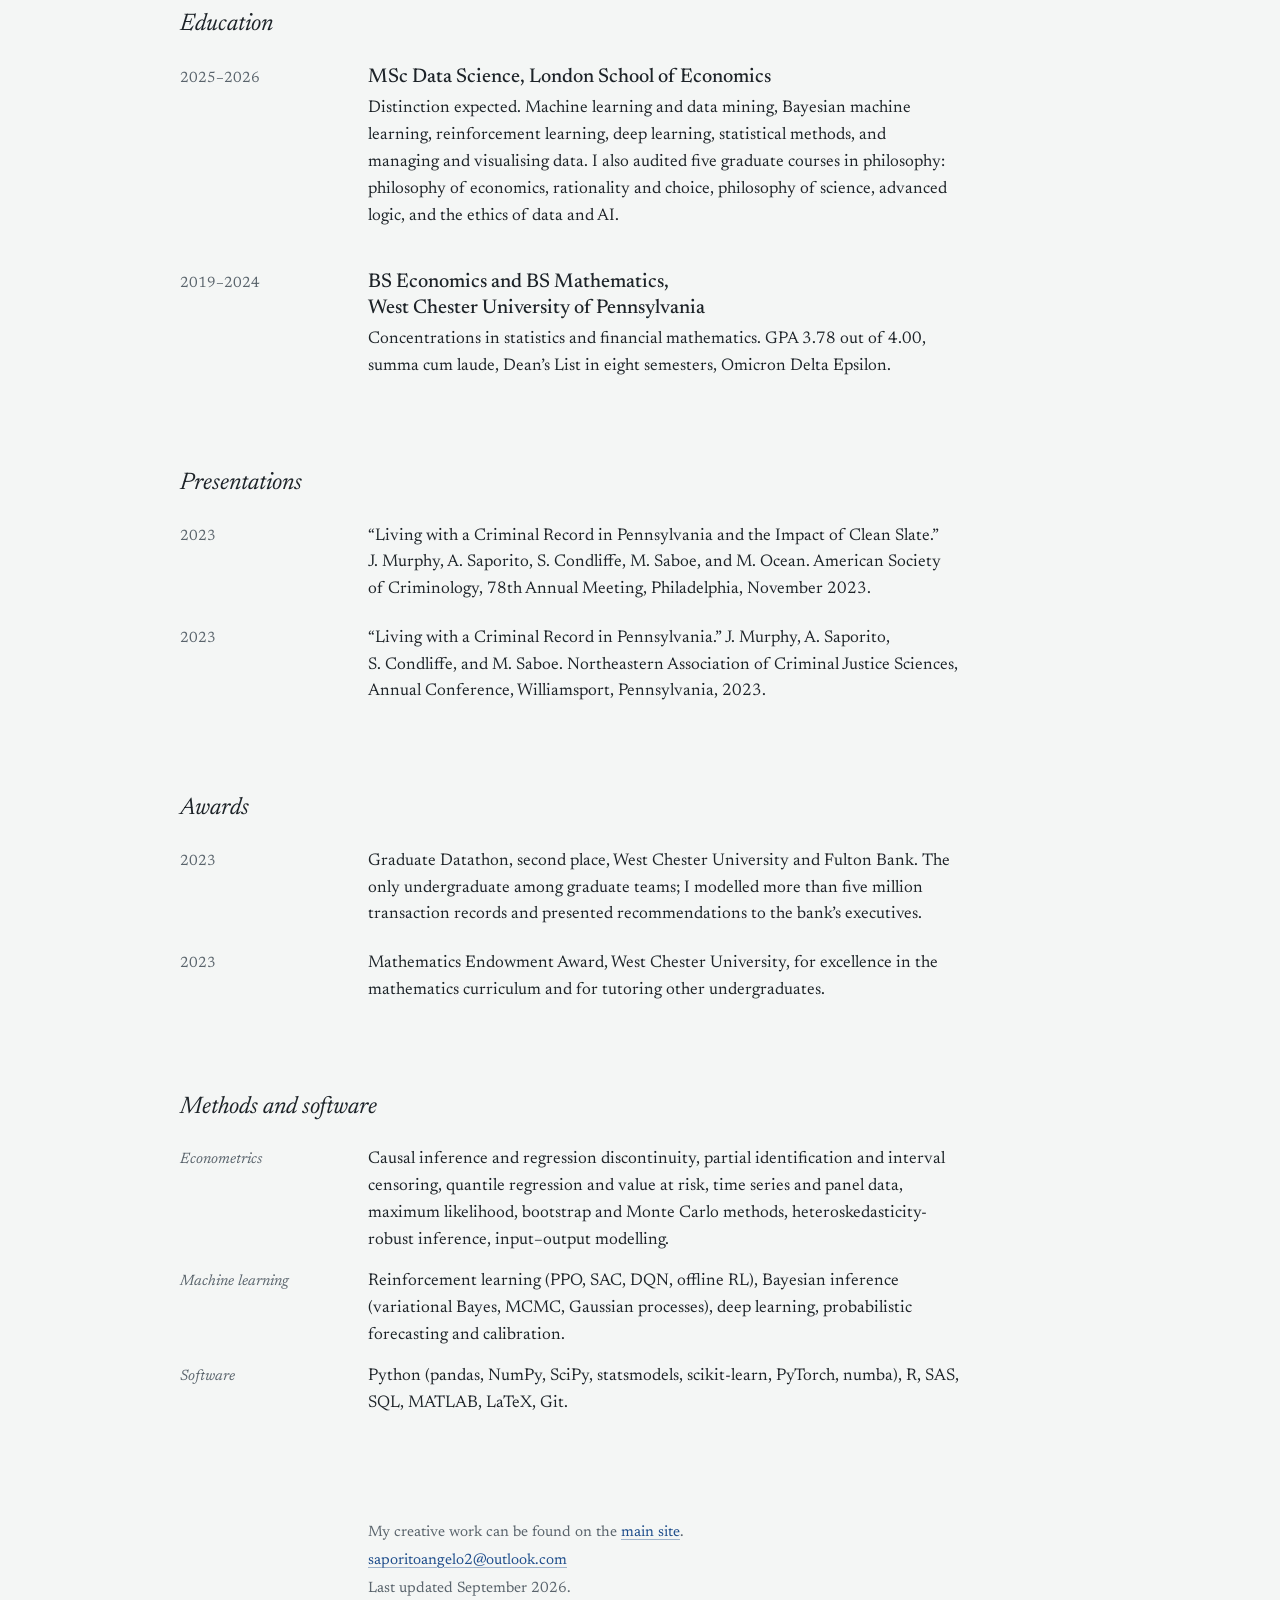
==== commit bffc7d4b: "Add files via upload" ====
--- a/index.html
+++ b/index.html
@@ -3,551 +3,18 @@
 <head>
 <meta charset="utf-8">
 <meta name="viewport" content="width=device-width, initial-scale=1">
-<meta name="color-scheme" content="light">
-<meta name="theme-color" content="#F4F6F5">
-<title>Angelo Saporito | Research</title>
-<meta name="description" content="Applied economist with an MSc in Data Science from the LSE, working on what measurement and estimation pipelines discard. Papers, code, and CV.">
+<title>Angelo Saporito</title>
+<!-- Until the main site is built, this page forwards visitors to the research page. -->
+<meta http-equiv="refresh" content="0; url=research/">
 <link rel="canonical" href="https://angelo-saporito24.github.io/research/">
-<meta property="og:type" content="profile">
-<meta property="og:title" content="Angelo Saporito | Research">
-<meta property="og:description" content="Applied economist with an MSc in Data Science from the LSE, working on what measurement and estimation pipelines discard.">
-<meta property="og:url" content="https://angelo-saporito24.github.io/research/">
 <link rel="icon" href="data:image/svg+xml,%3Csvg xmlns='http://www.w3.org/2000/svg' viewBox='0 0 32 32'%3E%3Crect width='32' height='32' rx='7' fill='%23F4F6F5'/%3E%3Crect x='5.5' y='12.5' width='21' height='7' fill='none' stroke='%239AA6AD' stroke-width='1.5'/%3E%3Crect x='5.5' y='12.5' width='6' height='7' fill='%231F4E8C'/%3E%3C/svg%3E">
-
-<!-- Newsreader (SIL Open Font License), served from the site's shared fonts folder -->
-<link rel="preload" href="../fonts/newsreader-normal.woff2" as="font" type="font/woff2" crossorigin>
-<style id="fonts">
-@font-face{font-family:"Newsreader";font-style:normal;font-weight:350 550;font-display:swap;src:url("../fonts/newsreader-normal.woff2") format("woff2");}
-@font-face{font-family:"Newsreader";font-style:italic;font-weight:350 550;font-display:swap;src:url("../fonts/newsreader-italic.woff2") format("woff2");}
-</style>
-
 <style>
-/* ------------------------------------------------------------------
-   Tokens
-   ------------------------------------------------------------------ */
-:root {
-  --paper: #F4F6F5;     /* cool paper */
-  --ink: #1D2328;       /* text */
-  --graphite: #5A646C;  /* dates, captions, secondary text */
-  --hatch: #B8C2C8;     /* hatching: what the data can't pin down */
-  --blue: #1F4E8C;      /* ink blue: links, and what the data does pin down */
-
-  --spine: 9.5rem;      /* left column for dates and labels */
-  --gap: 2.25rem;
-  --measure: 37rem;     /* text column, about 70 characters */
-
-  --hatching: repeating-linear-gradient(-45deg, var(--hatch) 0 1.2px, transparent 1.2px 4.6px);
-}
-
-*, *::before, *::after { box-sizing: border-box; }
-
-html { -webkit-text-size-adjust: 100%; text-size-adjust: 100%; }
-
-body {
-  margin: 0;
-  background: var(--paper);
-  color: var(--ink);
-  font-family: "Newsreader", "Iowan Old Style", "Palatino Linotype", Palatino, "Book Antiqua", Georgia, serif;
-  font-size: 1.0625rem;
-  line-height: 1.58;
-  font-optical-sizing: auto;
-  font-kerning: normal;
-}
-
-p { margin: 0; text-wrap: pretty; }
-p + p { margin-top: 0.85em; }
-
-a {
-  color: var(--blue);
-  text-decoration-line: underline;
-  text-decoration-thickness: 1px;
-  text-underline-offset: 0.2em;
-  text-decoration-color: color-mix(in srgb, var(--blue) 40%, transparent);
-  transition: text-decoration-color 120ms ease;
-}
-a:hover { text-decoration-color: currentColor; }
-a:focus-visible {
-  outline: 2px solid var(--blue);
-  outline-offset: 3px;
-  border-radius: 1px;
-  text-decoration-color: currentColor;
-}
-
-::selection { background: color-mix(in srgb, var(--blue) 18%, transparent); }
-
-.skip-link {
-  position: absolute;
-  left: 1rem;
-  top: -4rem;
-  padding: 0.5rem 0.8rem;
-  background: var(--ink);
-  color: var(--paper);
-  text-decoration: none;
-  z-index: 2;
-}
-.skip-link:focus { top: 1rem; }
-
-/* ------------------------------------------------------------------
-   Frame: a left spine for dates and labels, a text column for the rest
-   ------------------------------------------------------------------ */
-.page {
-  max-width: calc(var(--spine) + var(--gap) + var(--measure));
-  margin-left: clamp(1.25rem, calc((100vw - 48.75rem) * 0.36), 20rem);
-  margin-right: 1.25rem;
-  padding-top: clamp(3.5rem, 10vw, 7.5rem);
-  padding-bottom: clamp(3rem, 7vw, 5rem);
-}
-
-.masthead,
-.entry,
-.terms > div,
-.colophon {
-  display: grid;
-  grid-template-columns: var(--spine) minmax(0, 1fr);
-  column-gap: var(--gap);
-}
-
-/* ------------------------------------------------------------------
-   Masthead
-   ------------------------------------------------------------------ */
-.masthead > * { grid-column: 2; }
-.masthead > h1 { grid-column: 1 / -1; }
-
-h1 {
-  margin: 0 0 clamp(1.5rem, 3.2vw, 2.4rem) -0.04em;
-  font-size: clamp(2.6rem, 3.6vw + 1.6rem, 4.6rem);
-  font-weight: 370;
-  line-height: 0.98;
-  letter-spacing: -0.015em;
-  text-wrap: balance;
-}
-
-.masthead p { max-width: 35rem; }
-.lead { font-size: 1.1875rem; line-height: 1.5; }
-
-.links {
-  display: flex;
-  flex-wrap: wrap;
-  gap: 0.3rem 1.4rem;
-  margin: 1.15rem 0 0;
-  padding: 0;
-  list-style: none;
-}
-
-/* ------------------------------------------------------------------
-   Sections and entries
-   ------------------------------------------------------------------ */
-.section { margin-top: clamp(3.75rem, 8vw, 5.5rem); }
-
-.section > h2 {
-  margin: 0 0 1.6rem -0.02em;
-  font-size: 1.5rem;
-  font-weight: 400;
-  font-style: italic;
-  line-height: 1.2;
-}
-
-.entry { align-items: baseline; }
-.entry + .entry { margin-top: 2.4rem; }
-.section.compact .entry + .entry { margin-top: 1.35rem; }
-
-.entry-meta {
-  color: var(--graphite);
-  font-size: 0.9375rem;
-  line-height: 1.35;
-  font-variant-numeric: tabular-nums;
-}
-.entry-meta .year,
-.entry-meta .kind { display: block; }
-.entry-meta .kind { font-style: italic; }
-
-.entry-title {
-  margin: 0 0 0.4rem;
-  font-size: 1.25rem;
-  font-weight: 500;
-  line-height: 1.3;
-  text-wrap: balance;
-}
-
-.entry-note {
-  margin-bottom: 0.7rem;
-  color: var(--graphite);
-  font-size: 0.96875rem;
-  font-style: italic;
-}
-
-.entry-links {
-  display: flex;
-  flex-wrap: wrap;
-  gap: 0.25rem 1.3rem;
-  margin-top: 0.8rem;
-}
-.nowrap { white-space: nowrap; }
-.entry-links .muted { color: var(--graphite); font-style: italic; }
-
-/* ------------------------------------------------------------------
-   Figures: solid is what the data pins down, hatched is what it doesn't
-   ------------------------------------------------------------------ */
-.figure { margin: 1.4rem 0 1.3rem; }
-
-.bar {
-  position: relative;
-  height: 0.625rem;
-  background-image: var(--hatching);
-  box-shadow: inset 0 0 0 1px var(--hatch);
-}
-.bar .solid {
-  position: absolute;
-  inset: 0 auto 0 0;
-  width: calc(var(--share) * 100%);
-  background: var(--blue);
-}
-
-.scale { position: relative; height: 2.6rem; --mid: 0.95rem; }
-.scale > span { position: absolute; }
-.scale .track {
-  left: 0;
-  right: 0;
-  top: var(--mid);
-  height: 1px;
-  background: color-mix(in srgb, var(--graphite) 55%, transparent);
-}
-.scale .band {
-  top: calc(var(--mid) - 0.3125rem);
-  height: 0.625rem;
-  left: calc(var(--from) / var(--max) * 100%);
-  width: calc((var(--to) - var(--from)) / var(--max) * 100%);
-}
-.scale .band.hatched {
-  background-color: var(--paper);
-  background-image: var(--hatching);
-  box-shadow: inset 0 0 0 1px var(--hatch);
-}
-.scale .band.solid { background: var(--blue); min-width: 3px; }
-.scale .tick {
-  top: calc(var(--mid) - 0.55rem);
-  height: 1.1rem;
-  width: 1px;
-  left: calc(var(--at) / var(--max) * 100%);
-  background: var(--ink);
-}
-.scale .tick.faint { background: color-mix(in srgb, var(--graphite) 70%, transparent); }
-.scale .label {
-  top: calc(var(--mid) + 0.75rem);
-  left: calc(var(--at) / var(--max) * 100%);
-  transform: translateX(-50%);
-  color: var(--graphite);
-  font-size: 0.8125rem;
-  line-height: 1;
-  font-variant-numeric: tabular-nums;
-}
-.scale .label.start { transform: none; }
-
-figcaption {
-  max-width: 34rem;
-  margin-top: 0.6rem;
-  color: var(--graphite);
-  font-size: 0.9375rem;
-  font-style: italic;
-  line-height: 1.45;
-  text-wrap: pretty;
-}
-
-/* ------------------------------------------------------------------
-   Methods list and colophon
-   ------------------------------------------------------------------ */
-.terms { margin: 0; }
-.terms > div { align-items: baseline; }
-.terms > div + div { margin-top: 0.9rem; }
-.terms dt {
-  color: var(--graphite);
-  font-size: 0.9375rem;
-  font-style: italic;
-  line-height: 1.35;
-}
-.terms dd { margin: 0; }
-
-.colophon {
-  margin-top: clamp(4rem, 9vw, 6.5rem);
-  color: var(--graphite);
-  font-size: 0.9375rem;
-  line-height: 1.5;
-}
-.colophon > div { grid-column: 2; }
-.colophon p + p { margin-top: 0.35rem; }
-
-/* ------------------------------------------------------------------
-   Narrow screens: the spine folds into a line above each entry
-   ------------------------------------------------------------------ */
-@media (max-width: 46rem) {
-  .page { margin-left: 1.25rem; }
-
-  .masthead,
-  .entry,
-  .terms > div,
-  .colophon { display: block; }
-
-  .lead { font-size: 1.125rem; }
-
-  .entry-meta {
-    display: flex;
-    flex-wrap: wrap;
-    column-gap: 0.3em;
-    margin-bottom: 0.3rem;
-  }
-  .entry-meta .kind { order: -1; }
-  .entry-meta .kind::after { content: ","; }
-
-  .terms dt { margin-bottom: 0.15rem; }
-}
-
-@media (prefers-reduced-motion: reduce) {
-  a { transition: none; }
-}
-
-@media print {
-  :root { --paper: #fff; --ink: #000; --graphite: #444; }
-  @page { margin: 16mm 16mm 18mm; }
-  body { font-size: 10.5pt; line-height: 1.45; }
-  .page { margin: 0; padding: 0; max-width: none; }
-  .skip-link { display: none; }
-  .section { margin-top: 1.75rem; }
-  a { color: inherit; text-decoration: none; }
-  .links a[href^="http"]::after,
-  .entry-links a[href^="http"]::after {
-    content: " (" attr(href) ")";
-    color: #444;
-    font-size: 0.85em;
-    word-break: break-all;
-  }
-  .section > h2, .entry-title { break-after: avoid; }
-  .figure, .terms > div, .section.compact .entry { break-inside: avoid; }
-  .bar, .scale span { -webkit-print-color-adjust: exact; print-color-adjust: exact; }
-}
+  body { margin: 0; padding: 3rem 1.5rem; background: #F4F6F5; color: #1D2328;
+         font: 1.0625rem/1.55 "Iowan Old Style", "Palatino Linotype", Palatino, Georgia, serif; }
+  a { color: #1F4E8C; }
 </style>
 </head>
-
 <body>
-<a class="skip-link" href="#research">Skip to research</a>
-
-<div class="page">
-
-  <header class="masthead">
-    <h1>Angelo Saporito</h1>
-    <p class="lead">I’m an applied economist with undergraduate degrees in economics and mathematics, and I’ve just completed an MSc in Data Science at the London School of Economics. My work keeps returning to one question: what a measurement or estimation pipeline discards, and how that shapes the conclusions drawn from it.</p>
-    <p>I’m looking for a research assistant or research economist position as preparation for a PhD in economics. I’m available now and am a US citizen.</p>
-    <ul class="links">
-      <li><a href="saporito-cv.pdf">CV (PDF)</a></li>
-      <li><a href="mailto:saporitoangelo2&#64;outlook&#46;com">Email</a></li>
-      <li><a href="https://github.com/angelo-saporito24">GitHub</a></li>
-      <li><a href="https://www.linkedin.com/in/angelo-saporito">LinkedIn</a></li>
-    </ul>
-  </header>
-
-  <main>
-
-    <section class="section" id="research" aria-labelledby="h-research">
-      <h2 id="h-research">Research</h2>
-
-      <article class="entry">
-        <div class="entry-meta"><span class="year">2026</span> <span class="kind">Working paper</span></div>
-        <div class="entry-body">
-          <h3 class="entry-title">Partially Identified: privacy suppression and the <span class="nowrap">automation–augmentation</span> measure in the Anthropic Economic Index</h3>
-          <p>The Anthropic Economic Index reports, for each O*NET task, how much observed AI usage is automation rather than augmentation. The measure has been adopted quickly: it underpins occupation-level wage regressions, an NBER working paper, and regional exposure indices, and the index itself is cited in <a href="https://www.federalreserve.gov/econres/notes/feds-notes/the-ai-buildout-and-the-economy-publicly-available-data-to-assess-ais-impact-20260717.html">Federal Reserve Board staff research</a>. I show that the measure is partially identified. To protect privacy, the index suppresses any cell holding fewer than 15 conversations from fewer than five accounts, which censors the data on two margins: modes within observed tasks, and whole tasks within occupations.</p>
-          <figure class="figure">
-            <div class="bar" aria-hidden="true"><span class="solid" style="--share: 0.0542"></span></div>
-            <figcaption>Solid: the 42 of 775 occupations (5.4%) whose identified set is narrower than 0.10 on at least five observed tasks. Hatched: the other 733. Sixteen of 22 major occupation groups contain none.</figcaption>
-          </figure>
-          <p>Suppression removes only 6.38% of classified conversation volume, but it concentrates in thin cells, and most tasks are thin. Two errors in a naive reconstruction of the published automation share nearly cancel, one biasing it up 0.55 points and the other down 0.47, so a pipeline that has failed twice appears to validate.</p>
-          <p class="entry-links">
-            <a href="papers/partially-identified.pdf">Paper (PDF)</a>
-            <a href="https://github.com/angelo-saporito24/Partially-Identified">Replication code in R</a>
-          </p>
-        </div>
-      </article>
-
-      <article class="entry">
-        <div class="entry-meta"><span class="year">2026</span> <span class="kind">Working paper</span></div>
-        <div class="entry-body">
-          <h3 class="entry-title">Belief-State Structure in Reinforcement Learning for Monetary Policy</h3>
-          <p class="entry-note">Sole-authored. Extends two LSE group projects, in deep learning and reinforcement learning, that I proposed and led.</p>
-          <p>What happens to a learned policy rule when the central bank observes a forecast rather than the state? I train PPO and SAC agents in a three-equation New Keynesian economy in which the bank sees only a belief supplied by a forecaster-informed noise model, then project the policy they learn onto the Taylor rule. In all twelve full-budget runs the long-run inflation response falls to between 0.011 and 0.025, and none is distinguishable from zero.</p>
-          <figure class="figure">
-            <div class="scale" aria-hidden="true" style="--max: 1.8">
-              <span class="track"></span>
-              <span class="band hatched" style="--from: 0.756; --to: 1.196"></span>
-              <span class="band solid" style="--from: 0.011; --to: 0.025"></span>
-              <span class="tick faint" style="--at: 1"></span>
-              <span class="tick" style="--at: 1.66"></span>
-              <span class="label start" style="--at: 0">0</span>
-              <span class="label" style="--at: 1">1</span>
-              <span class="label" style="--at: 1.66">1.66</span>
-            </div>
-            <figcaption>Long-run inflation response. Solid: the twelve runs that see a belief, 0.011 to 0.025. Hatched: agents that see the true state, 0.76 to 1.20. The dark tick is the analytical Taylor-rule benchmark, 1.66; the Taylor principle needs a response above 1.</figcaption>
-          </figure>
-          <p>The size of the collapse is consistent with attenuation under signal noise about five times the simulated dispersion of inflation. The design can’t yet separate that from a learning failure, since agents that see the state also fall short of the analytical rule; doing so needs the optimal policy under partial observation as a comparison. The contrast the paper set out to measure, calibrated against overconfident beliefs, is not identified, and is reported that way.</p>
-          <p class="entry-links">
-            <a href="papers/belief-state-rl-monetary-policy.pdf">Paper (PDF)</a>
-            <a href="https://github.com/angelo-saporito24/Macro-forecasting">Code in Python</a>
-          </p>
-        </div>
-      </article>
-
-      <article class="entry">
-        <div class="entry-meta"><span class="year">2026</span> <span class="kind">MSc capstone</span></div>
-        <div class="entry-body">
-          <h3 class="entry-title">Modelling Tail Risk and Asymmetry in Energy Spread Trading</h3>
-          <p class="entry-note">With two other students, in partnership with a European energy-trading firm.</p>
-          <p>We forecast the extreme quantiles of the spread between day-ahead and real-time electricity prices at ERCOT’s four major hubs, using CAViaR models extended with grid fundamentals and estimated under a strict walk-forward protocol: 13,872 monthly fits over seventeen delivery months. Statistical and economic evaluation came apart. The most accurate specification beat the baseline on pinball loss in all 48 of its 2025 comparisons, but lost its calibration in the 2026 holdout while the plain baselines kept theirs, and the exposure rule built on the forecasts traded profit for lower volatility and drawdown. The evidence supports a monitored risk-control input, not a profit engine.</p>
-          <p class="entry-links"><span class="muted">Report available on request</span></p>
-        </div>
-      </article>
-
-      <article class="entry">
-        <div class="entry-meta"><span class="year">2026</span> <span class="kind">Course paper</span></div>
-        <div class="entry-body">
-          <h3 class="entry-title">Ambiguity as Evidence: probabilistic preprocessing and topic uncertainty quantification in Ancient Greek philosophical texts</h3>
-          <p class="entry-note">Bayesian Machine Learning, LSE.</p>
-          <p>Ancient Greek is highly inflected, and deterministic lemmatisation discards the ambiguity of its word forms before any model sees the text. I treat morphological analysis as probabilistic inference and propagate the uncertainty through topic models of twelve works of Plato and Aristotle. A matched control then showed that the topic model’s own initialisation noise reproduces 98.8% of the headline uncertainty measure; morphology alone accounts for a smaller but real 28.6%, against 36.9% for the confounded figure. What remains is structured, and varies with rhetorical register even where corpus size is fixed by construction, against the view that ambiguity is mainly a problem of corpus size.</p>
-          <p class="entry-links">
-            <a href="papers/ambiguity-as-evidence.pdf">Paper (PDF)</a>
-            <a href="https://github.com/angelo-saporito24/ST451_project">Code in Python</a>
-          </p>
-        </div>
-      </article>
-    </section>
-
-    <section class="section" aria-labelledby="h-experience">
-      <h2 id="h-experience">Research experience</h2>
-
-      <article class="entry">
-        <div class="entry-meta"><span class="year">2022–2024</span> <span class="kind">Research assistant</span></div>
-        <div class="entry-body">
-          <h3 class="entry-title">Department of Economics, West Chester University</h3>
-          <p class="entry-note">With Simon Condliffe and Matt Saboe.</p>
-          <p>I estimated the employment and output effects of Pennsylvania’s Act 39 on the state’s beer and wine industry, using a regression-discontinuity design with IMPLAN input–output modelling on Bureau of Labor Statistics and Department of Labor microdata. I also analysed the Clean Slate Act, which automates the sealing of criminal records, and its relationship to access to employment, housing, and education, using ordinal logistic and categorical-data methods; those results are associational and were reported as such. I built and maintained the data pipeline in SQL and SAS, and co-authored both reports.</p>
-        </div>
-      </article>
-    </section>
-
-    <section class="section" aria-labelledby="h-earlier">
-      <h2 id="h-earlier">Earlier work</h2>
-
-      <article class="entry">
-        <div class="entry-meta"><span class="year">2026</span> <span class="kind">Notes</span></div>
-        <div class="entry-body">
-          <h3 class="entry-title">Bayesian Inference for the Cox–Ingersoll–Ross Process</h3>
-          <p class="entry-note">Written up in 2026 from notes made in 2024–25.</p>
-          <p>The Cox–Ingersoll–Ross process is the variance process in Heston’s stochastic-volatility model. Its stationary law is Gamma and identifies the long-run mean, but not the speed of mean reversion, which only the transitions reveal. Standard errors that treat a sampled path as independent draws are badly overconfident, and after a square-root transformation the drift parameters have a Gaussian conditional posterior, the core of a data-augmentation sampler. Each result is checked by simulation.</p>
-          <p class="entry-links"><a href="papers/cir-bayesian-inference.pdf">Notes (PDF)</a></p>
-        </div>
-      </article>
-
-      <article class="entry">
-        <div class="entry-meta"><span class="year">2024</span> <span class="kind">Revised 2026</span></div>
-        <div class="entry-body">
-          <h3 class="entry-title">Numerically Solving the Forced van der Pol Equation: A Finite-Difference Study with Applications to Economic Dynamics</h3>
-          <p>The forced van der Pol equation is a reduced form of Kaldor’s and Goodwin’s nonlinear business-cycle models. I solve it with a second-order finite-difference scheme and classify its long-run behaviour with Poincaré sections and Lyapunov exponents. Most settings are regular, but the case study is chaotic, and its forcing sits so close to the edge of the chaotic regime that the step size decides whether the computed solution eventually settles into a cycle.</p>
-          <p class="entry-links"><a href="papers/forced-van-der-pol.pdf">Paper (PDF)</a></p>
-        </div>
-      </article>
-
-      <article class="entry">
-        <div class="entry-meta"><span class="year">2024</span> <span class="kind">Revised 2026</span></div>
-        <div class="entry-body">
-          <h3 class="entry-title">The Fokker–Planck Equation: Derivation and Applications in Economics and Finance</h3>
-          <p class="entry-note">Written for Applied Analysis, West Chester University.</p>
-          <p>A derivation of the equation for Brownian motion and then for a general stochastic differential equation, with worked solutions for the Ornstein–Uhlenbeck process, geometric Brownian motion, and the Cox–Ingersoll–Ross process, whose stationary law shows where the Feller condition comes from. It then covers local volatility, wealth distributions in heterogeneous-agent models, and grid-based and learning-based solvers.</p>
-          <p class="entry-links"><a href="papers/fokker-planck-equation.pdf">Paper (PDF)</a></p>
-        </div>
-      </article>
-    </section>
-
-    <section class="section" aria-labelledby="h-education">
-      <h2 id="h-education">Education</h2>
-
-      <article class="entry">
-        <div class="entry-meta"><span class="year">2025–2026</span></div>
-        <div class="entry-body">
-          <h3 class="entry-title">MSc Data Science, London School of Economics</h3>
-          <p>Distinction expected. Machine learning and data mining, Bayesian machine learning, reinforcement learning, deep learning, statistical methods, and managing and visualising data. I also audited five graduate courses in philosophy: philosophy of economics, rationality and choice, philosophy of science, advanced logic, and the ethics of data and AI.</p>
-        </div>
-      </article>
-
-      <article class="entry">
-        <div class="entry-meta"><span class="year">2019–2024</span></div>
-        <div class="entry-body">
-          <h3 class="entry-title">BS Economics and BS Mathematics, West Chester University of Pennsylvania</h3>
-          <p>Concentrations in statistics and financial mathematics. GPA 3.78 out of 4.00, summa cum laude, Dean’s List in eight semesters, Omicron Delta Epsilon.</p>
-        </div>
-      </article>
-    </section>
-
-    <section class="section compact" aria-labelledby="h-presentations">
-      <h2 id="h-presentations">Presentations</h2>
-
-      <article class="entry">
-        <div class="entry-meta"><span class="year">2023</span></div>
-        <div class="entry-body">
-          <p>“Living with a Criminal Record in Pennsylvania and the Impact of Clean Slate.” J.&nbsp;Murphy, A.&nbsp;Saporito, S.&nbsp;Condliffe, M.&nbsp;Saboe, and M.&nbsp;Ocean. American Society of Criminology, 78th Annual Meeting, Philadelphia, November 2023.</p>
-        </div>
-      </article>
-
-      <article class="entry">
-        <div class="entry-meta"><span class="year">2023</span></div>
-        <div class="entry-body">
-          <p>“Living with a Criminal Record in Pennsylvania.” J.&nbsp;Murphy, A.&nbsp;Saporito, S.&nbsp;Condliffe, and M.&nbsp;Saboe. Northeastern Association of Criminal Justice Sciences, Annual Conference, Williamsport, Pennsylvania, 2023.</p>
-        </div>
-      </article>
-    </section>
-
-    <section class="section compact" aria-labelledby="h-awards">
-      <h2 id="h-awards">Awards</h2>
-
-      <article class="entry">
-        <div class="entry-meta"><span class="year">2023</span></div>
-        <div class="entry-body">
-          <p>Graduate Datathon, second place, West Chester University and Fulton Bank. The only undergraduate among graduate teams; I modelled more than five million transaction records and presented recommendations to the bank’s executives.</p>
-        </div>
-      </article>
-
-      <article class="entry">
-        <div class="entry-meta"><span class="year">2023</span></div>
-        <div class="entry-body">
-          <p>Mathematics Endowment Award, West Chester University, for excellence in the mathematics curriculum and for tutoring other undergraduates.</p>
-        </div>
-      </article>
-    </section>
-
-    <section class="section" aria-labelledby="h-methods">
-      <h2 id="h-methods">Methods and software</h2>
-
-      <dl class="terms">
-        <div>
-          <dt>Econometrics</dt>
-          <dd>Causal inference and regression discontinuity, partial identification and interval censoring, quantile regression and value at risk, time series and panel data, maximum likelihood, bootstrap and Monte Carlo methods, heteroskedasticity-robust inference, input–output modelling.</dd>
-        </div>
-        <div>
-          <dt>Machine learning</dt>
-          <dd>Reinforcement learning (PPO, SAC, DQN, offline RL), Bayesian inference (variational Bayes, MCMC, Gaussian processes), deep learning, probabilistic forecasting and calibration.</dd>
-        </div>
-        <div>
-          <dt>Software</dt>
-          <dd>Python (pandas, NumPy, SciPy, statsmodels, scikit-learn, PyTorch, numba), R, SAS, SQL, MATLAB, LaTeX, Git.</dd>
-        </div>
-      </dl>
-    </section>
-
-  </main>
-
-  <footer class="colophon">
-    <div>
-      <p>My creative work can be found on the <a href="../">main site</a>.</p>
-      <p><a href="mailto:saporitoangelo2&#64;outlook&#46;com">saporitoangelo2&#64;outlook&#46;com</a></p>
-      <p>Last updated October 2026.</p>
-    </div>
-  </footer>
-
-</div>
+<p><a href="research/">Continue to Angelo Saporito’s research page</a>.</p>
 </body>
 </html>
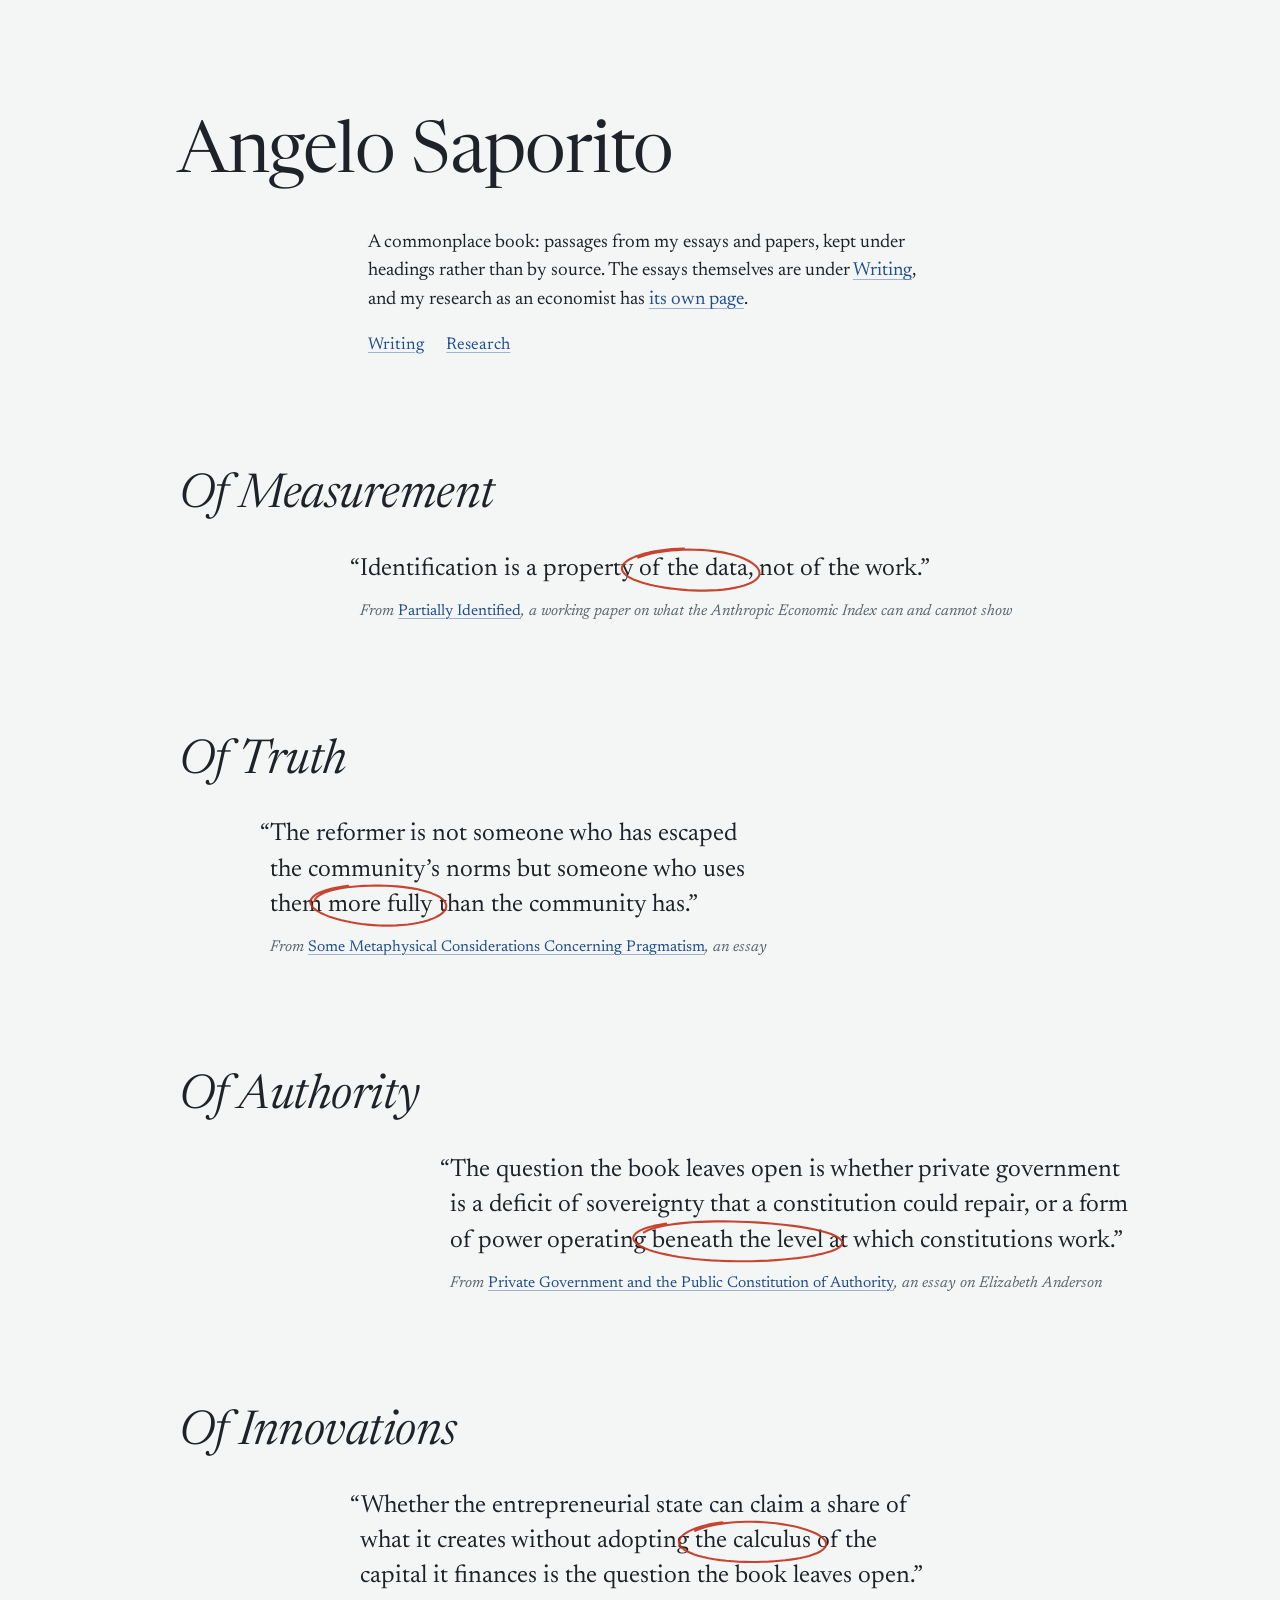
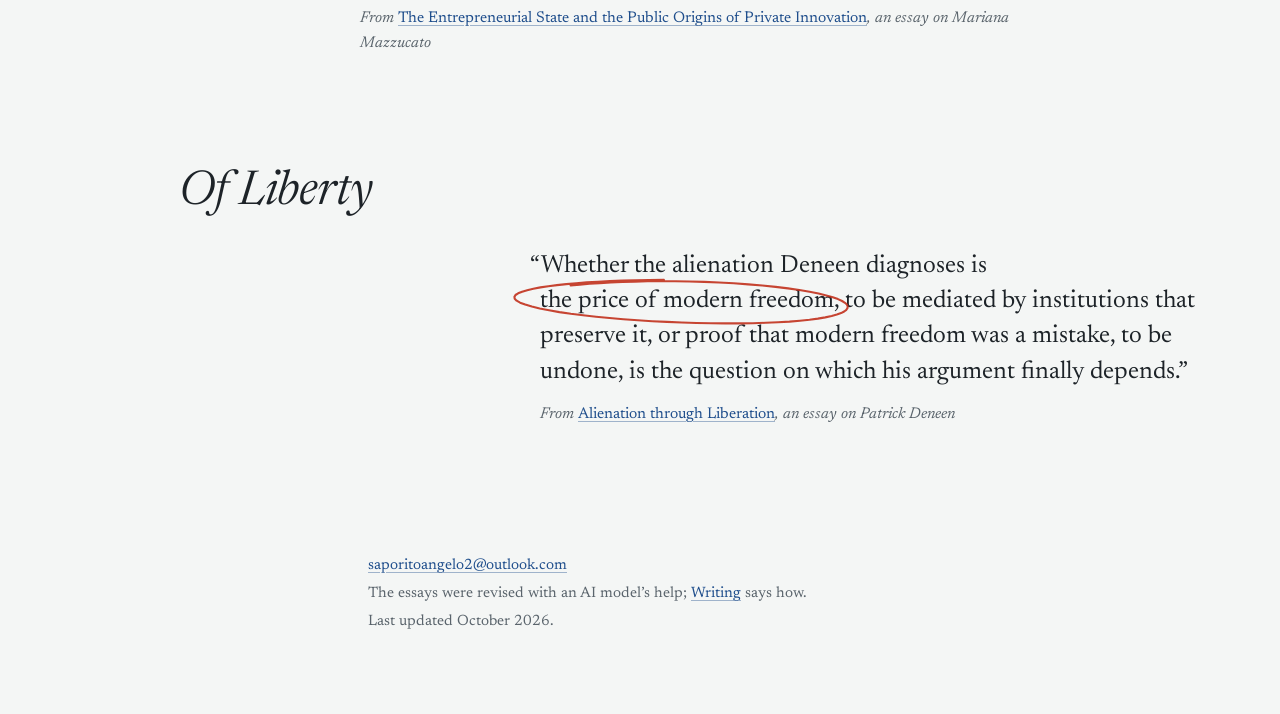
==== commit dc7bb1c5: "Add files via upload" ====
--- a/index.html
+++ b/index.html
@@ -3,18 +3,94 @@
 <head>
 <meta charset="utf-8">
 <meta name="viewport" content="width=device-width, initial-scale=1">
-<title>Angelo Saporito</title>
-<!-- Until the main site is built, this page forwards visitors to the research page. -->
-<meta http-equiv="refresh" content="0; url=research/">
-<link rel="canonical" href="https://angelo-saporito24.github.io/research/">
-<link rel="icon" href="data:image/svg+xml,%3Csvg xmlns='http://www.w3.org/2000/svg' viewBox='0 0 32 32'%3E%3Crect width='32' height='32' rx='7' fill='%23F4F6F5'/%3E%3Crect x='5.5' y='12.5' width='21' height='7' fill='none' stroke='%239AA6AD' stroke-width='1.5'/%3E%3Crect x='5.5' y='12.5' width='6' height='7' fill='%231F4E8C'/%3E%3C/svg%3E">
-<style>
-  body { margin: 0; padding: 3rem 1.5rem; background: #F4F6F5; color: #1D2328;
-         font: 1.0625rem/1.55 "Iowan Old Style", "Palatino Linotype", Palatino, Georgia, serif; }
-  a { color: #1F4E8C; }
-</style>
+<meta name="color-scheme" content="light">
+<meta name="theme-color" content="#F4F6F5">
+<title>Angelo Saporito | Economics, data science and philosophy</title>
+<meta name="description" content="Essays on political economy and philosophy by Angelo Saporito, an economist and data scientist, kept as a commonplace book of passages.">
+<link rel="canonical" href="https://angelo-saporito24.github.io/">
+<meta property="og:type" content="website">
+<meta property="og:title" content="Angelo Saporito">
+<meta property="og:description" content="Essays on political economy and philosophy, kept as a commonplace book of passages.">
+<meta property="og:url" content="https://angelo-saporito24.github.io/">
+<link rel="icon" href="data:image/svg+xml,%3Csvg xmlns='http://www.w3.org/2000/svg' viewBox='0 0 32 32'%3E%3Crect width='32' height='32' rx='7' fill='%23F4F6F5'/%3E%3Cpath d='M8.5 17.5C8 10.5 22 8 24.2 14.6C26 21 12.5 25.5 9 19.5C7.6 16.8 9.6 12.6 13 11.4' fill='none' stroke='%23C2311F' stroke-width='2.4' stroke-linecap='round'/%3E%3C/svg%3E">
+<link rel="preload" href="/fonts/newsreader-normal.woff2" as="font" type="font/woff2" crossorigin>
+<link rel="stylesheet" href="/site.css">
 </head>
+
 <body>
-<p><a href="research/">Continue to Angelo Saporito’s research page</a>.</p>
+<a class="skip-link" href="#commonplace">Skip to the commonplace</a>
+
+<!-- Grain for the pencil line -->
+<svg width="0" height="0" style="position:absolute" aria-hidden="true" focusable="false">
+  <filter id="grain"><feTurbulence type="fractalNoise" baseFrequency="1.1" numOctaves="1" seed="4" result="n"/><feDisplacementMap in="SourceGraphic" in2="n" scale="1.6" xChannelSelector="R" yChannelSelector="G"/></filter>
+</svg>
+
+<div class="page">
+
+  <header class="masthead">
+    <h1>Angelo Saporito</h1>
+    <p class="lead">A commonplace book: passages from my essays and papers, kept under headings rather than by source. The essays themselves are under <a href="/writing/">Writing</a>, and my research as an economist has <a href="/research/">its own page</a>.</p>
+    <nav aria-label="Site">
+      <ul class="nav">
+        <li><a href="/writing/">Writing</a></li>
+        <li><a href="/research/">Research</a></li>
+      </ul>
+    </nav>
+  </header>
+
+  <main id="commonplace">
+
+    <section class="locus" aria-labelledby="of-measurement">
+      <h2 id="of-measurement">Of Measurement</h2>
+      <blockquote class="quote at-3">
+        <p><span class="open">“</span>Identification is a property <mark class="circled">of the data</mark>, not of the work.”</p>
+        <footer class="source">From <a href="/research/"><cite>Partially Identified</cite></a>, a working paper on what the Anthropic Economic Index can and cannot show</footer>
+      </blockquote>
+    </section>
+
+    <section class="locus" aria-labelledby="of-truth">
+      <h2 id="of-truth">Of Truth</h2>
+      <blockquote class="quote at-2">
+        <p><span class="open">“</span>The reformer is not someone who has escaped the community’s norms but someone who uses them <mark class="circled">more fully</mark> than the community has.”</p>
+        <footer class="source">From <a href="/writing/#pragmatism"><cite>Some Metaphysical Considerations Concerning Pragmatism</cite></a>, an essay</footer>
+      </blockquote>
+    </section>
+
+    <section class="locus" aria-labelledby="of-authority">
+      <h2 id="of-authority">Of Authority</h2>
+      <blockquote class="quote at-4">
+        <p><span class="open">“</span>The question the book leaves open is whether private government is a deficit of sovereignty that a constitution could repair, or a form of power operating <mark class="circled">beneath the level</mark> at which constitutions work.”</p>
+        <footer class="source">From <a href="/writing/#anderson"><cite>Private Government and the Public Constitution of Authority</cite></a>, an essay on Elizabeth Anderson</footer>
+      </blockquote>
+    </section>
+
+    <section class="locus" aria-labelledby="of-innovations">
+      <h2 id="of-innovations">Of Innovations</h2>
+      <blockquote class="quote at-3">
+        <p><span class="open">“</span>Whether the entrepreneurial state can claim a share of what it creates without adopting <mark class="circled">the calculus</mark> of the capital it finances is the question the book leaves open.”</p>
+        <footer class="source">From <a href="/writing/#mazzucato"><cite>The Entrepreneurial State and the Public Origins of Private Innovation</cite></a>, an essay on Mariana Mazzucato</footer>
+      </blockquote>
+    </section>
+
+    <section class="locus" aria-labelledby="of-liberty">
+      <h2 id="of-liberty">Of Liberty</h2>
+      <blockquote class="quote at-5">
+        <p><span class="open">“</span>Whether the alienation Deneen diagnoses is <mark class="circled">the price of modern freedom</mark>, to be mediated by institutions that preserve it, or proof that modern freedom was a mistake, to be undone, is the question on which his argument finally depends.”</p>
+        <footer class="source">From <a href="/writing/#deneen"><cite>Alienation through Liberation</cite></a>, an essay on Patrick Deneen</footer>
+      </blockquote>
+    </section>
+
+  </main>
+
+  <footer class="colophon">
+    <div>
+      <p><a href="mailto:saporitoangelo2&#64;outlook&#46;com">saporitoangelo2&#64;outlook&#46;com</a></p>
+      <p>The essays were revised with an AI model’s help; <a href="/writing/">Writing</a> says how.</p>
+      <p>Last updated October 2026.</p>
+    </div>
+  </footer>
+
+</div>
+<script src="/site.js" defer></script>
 </body>
 </html>
--- a/site.css
+++ b/site.css
@@ -0,0 +1,341 @@
+/* ==================================================================
+   Angelo Saporito, main site
+   Shares its typeface, palette, and name treatment with /research/.
+   The one addition is the china-marker red, used only to circle
+   something that has been chosen.
+   ================================================================== */
+
+@font-face {
+  font-family: "Newsreader";
+  font-style: normal;
+  font-weight: 350 550;
+  font-display: swap;
+  src: url("/fonts/newsreader-normal.woff2") format("woff2");
+}
+@font-face {
+  font-family: "Newsreader";
+  font-style: italic;
+  font-weight: 350 550;
+  font-display: swap;
+  src: url("/fonts/newsreader-italic.woff2") format("woff2");
+}
+
+:root {
+  --paper: #F4F6F5;     /* cool paper */
+  --ink: #1D2328;       /* text */
+  --graphite: #5A646C;  /* sources, captions, secondary text */
+  --blue: #1F4E8C;      /* links */
+  --pencil: #C2311F;    /* china marker: marks a selection, nothing else */
+  --frame: #E1E6E7;     /* stands in for photographs not yet added */
+
+  --spine: 9.5rem;
+  --gap: 2.25rem;
+  --measure: 37rem;
+  --canvas: 66rem;
+}
+
+*, *::before, *::after { box-sizing: border-box; }
+
+html { -webkit-text-size-adjust: 100%; text-size-adjust: 100%; }
+
+body {
+  margin: 0;
+  background: var(--paper);
+  color: var(--ink);
+  font-family: "Newsreader", "Iowan Old Style", "Palatino Linotype", Palatino, "Book Antiqua", Georgia, serif;
+  font-size: 1.0625rem;
+  line-height: 1.58;
+  font-optical-sizing: auto;
+  font-kerning: normal;
+}
+
+p { margin: 0; text-wrap: pretty; }
+p + p { margin-top: 0.85em; }
+
+a {
+  color: var(--blue);
+  text-decoration-line: underline;
+  text-decoration-thickness: 1px;
+  text-underline-offset: 0.2em;
+  text-decoration-color: color-mix(in srgb, var(--blue) 40%, transparent);
+  transition: text-decoration-color 120ms ease;
+}
+a:hover { text-decoration-color: currentColor; }
+a:focus-visible {
+  outline: 2px solid var(--blue);
+  outline-offset: 3px;
+  border-radius: 1px;
+  text-decoration-color: currentColor;
+}
+
+::selection { background: color-mix(in srgb, var(--blue) 18%, transparent); }
+
+.skip-link {
+  position: absolute;
+  left: 1rem;
+  top: -4rem;
+  padding: 0.5rem 0.8rem;
+  background: var(--ink);
+  color: var(--paper);
+  text-decoration: none;
+  z-index: 2;
+}
+.skip-link:focus { top: 1rem; }
+
+/* ------------------------------------------------------------------
+   Frame: the same left edge as the research page, on a wider canvas
+   ------------------------------------------------------------------ */
+.page {
+  max-width: var(--canvas);
+  margin-left: clamp(1.25rem, calc((100vw - 48.75rem) * 0.36), 20rem);
+  margin-right: 1.25rem;
+  padding-top: clamp(3.5rem, 10vw, 7.5rem);
+  padding-bottom: clamp(3rem, 7vw, 5rem);
+}
+.page.inner { padding-top: clamp(2rem, 5vw, 3rem); }
+
+.masthead,
+.entry,
+.colophon {
+  display: grid;
+  grid-template-columns: var(--spine) minmax(0, var(--measure));
+  column-gap: var(--gap);
+}
+
+/* ------------------------------------------------------------------
+   Masthead and navigation
+   ------------------------------------------------------------------ */
+.masthead > * { grid-column: 2; }
+.masthead > h1 { grid-column: 1 / -1; }
+
+h1 {
+  margin: 0 0 clamp(1.5rem, 3.2vw, 2.4rem) -0.04em;
+  font-size: clamp(2.6rem, 3.6vw + 1.6rem, 4.6rem);
+  font-weight: 370;
+  line-height: 0.98;
+  letter-spacing: -0.015em;
+  text-wrap: balance;
+}
+
+.masthead p { max-width: 35rem; }
+.lead { font-size: 1.1875rem; line-height: 1.5; }
+
+.nav {
+  display: flex;
+  flex-wrap: wrap;
+  gap: 0.3rem 1.4rem;
+  margin: 1.15rem 0 0;
+  padding: 0;
+  list-style: none;
+}
+.nav a[aria-current="page"] {
+  color: var(--ink);
+  text-decoration: none;
+}
+
+/* Inner pages: the name becomes a quiet way home */
+.site-header {
+  display: flex;
+  flex-wrap: wrap;
+  align-items: baseline;
+  column-gap: 2.5rem;
+  row-gap: 0.4rem;
+  margin-bottom: clamp(3.5rem, 8vw, 6rem);
+}
+.site-header .home {
+  color: var(--ink);
+  font-size: 1.25rem;
+  font-weight: 500;
+  text-decoration: none;
+}
+.site-header .home:hover { color: var(--blue); }
+.site-header .nav { margin: 0; }
+
+/* ------------------------------------------------------------------
+   The commonplace: headings in Bacon's form, pieces of every kind
+   under them, set off-centre on a twelve-column canvas
+   ------------------------------------------------------------------ */
+.locus {
+  display: grid;
+  grid-template-columns: repeat(12, minmax(0, 1fr));
+  column-gap: 1.5rem;
+  row-gap: 2.5rem;
+  margin-top: clamp(4.5rem, 9vw, 7rem);
+}
+
+.locus > h2 {
+  grid-column: 1 / -1;
+  margin: 0 0 -0.6rem -0.03em;
+  font-size: clamp(2.1rem, 2.2vw + 1.3rem, 3rem);
+  font-weight: 370;
+  font-style: italic;
+  line-height: 1.05;
+  letter-spacing: -0.01em;
+}
+
+.at-2 { grid-column: 2 / span 8; }
+.at-3 { grid-column: 3 / span 8; }
+.at-4 { grid-column: 4 / span 8; }
+.at-5 { grid-column: 5 / span 8; }
+.to-right { grid-column: 7 / -1; }
+.to-left { grid-column: 2 / span 6; }
+.beside { grid-column: 9 / -1; align-self: end; }
+
+.quote { margin: 0; }
+.quote p {
+  font-size: clamp(1.3rem, 0.6vw + 1.08rem, 1.55rem);
+  line-height: 1.42;
+  text-wrap: balance;
+}
+.quote .open { margin-left: -0.42em; }   /* hang the opening quotation mark */
+
+.source {
+  margin-top: 0.8rem;
+  color: var(--graphite);
+  font-size: 0.96875rem;
+  font-style: italic;
+}
+.source cite { font-style: normal; }      /* titles set roman inside italic */
+
+/* Placeholders until photographs and poems arrive */
+.frame { margin: 0; }
+.frame .plate { aspect-ratio: 3 / 2; background: var(--frame); }
+.frame.portrait .plate { aspect-ratio: 4 / 5; }
+.frame figcaption,
+.slot {
+  margin-top: 0.55rem;
+  color: var(--graphite);
+  font-size: 0.9375rem;
+  font-style: italic;
+}
+
+/* ------------------------------------------------------------------
+   The pencil
+   ------------------------------------------------------------------ */
+mark.circled {
+  position: relative;
+  background: none;
+  color: inherit;
+  white-space: nowrap;
+}
+.select { position: relative; }
+svg.pencil {
+  position: absolute;
+  overflow: visible;
+  pointer-events: none;
+}
+svg.pencil path {
+  fill: none;
+  stroke: var(--pencil);
+  stroke-width: 2.1;
+  stroke-linecap: round;
+  stroke-linejoin: round;
+  opacity: 0.9;
+  filter: url(#grain);
+}
+
+/* ------------------------------------------------------------------
+   Lists of pieces (writing), shared with the research page's layout
+   ------------------------------------------------------------------ */
+.section { margin-top: clamp(3.75rem, 8vw, 5.5rem); }
+.section > h2 {
+  margin: 0 0 1.6rem -0.02em;
+  font-size: 1.5rem;
+  font-weight: 400;
+  font-style: italic;
+  line-height: 1.2;
+}
+
+.entry { align-items: baseline; scroll-margin-top: 2rem; }
+.entry + .entry { margin-top: 2.4rem; }
+.entry-meta {
+  color: var(--graphite);
+  font-size: 0.9375rem;
+  line-height: 1.35;
+  font-variant-numeric: tabular-nums;
+}
+.entry-meta .year,
+.entry-meta .kind { display: block; }
+.entry-meta .kind { font-style: italic; }
+.entry-body { grid-column: 2; }
+.entry-title {
+  margin: 0 0 0.4rem;
+  font-size: 1.25rem;
+  font-weight: 500;
+  line-height: 1.3;
+  text-wrap: balance;
+}
+.entry-note {
+  margin-bottom: 0.7rem;
+  color: var(--graphite);
+  font-size: 0.96875rem;
+  font-style: italic;
+}
+.entry-links { margin-top: 0.8rem; }
+
+/* Contact sheet (photographs) */
+.sheet {
+  display: grid;
+  grid-template-columns: repeat(4, minmax(0, 1fr));
+  gap: 1.1rem 0.9rem;
+  max-width: 52rem;
+  margin: 0;
+  padding: 0;
+  list-style: none;
+}
+.sheet .plate { aspect-ratio: 3 / 2; background: var(--frame); }
+
+/* ------------------------------------------------------------------
+   Colophon
+   ------------------------------------------------------------------ */
+.colophon {
+  margin-top: clamp(5rem, 10vw, 8rem);
+  color: var(--graphite);
+  font-size: 0.9375rem;
+  line-height: 1.5;
+}
+.colophon > div { grid-column: 2; }
+.colophon p + p { margin-top: 0.35rem; }
+
+/* ------------------------------------------------------------------
+   Narrow screens
+   ------------------------------------------------------------------ */
+@media (max-width: 46rem) {
+  .page { margin-left: 1.25rem; }
+
+  .masthead,
+  .entry,
+  .colophon { display: block; }
+
+  .lead { font-size: 1.125rem; }
+
+  .locus { row-gap: 2rem; }
+  .locus > * { grid-column: 1 / -1; }
+  .locus > h2 { margin-bottom: -0.4rem; }
+  .to-right, .to-left { width: 88%; }
+  .to-right { justify-self: end; }
+
+  .entry-meta {
+    display: flex;
+    flex-wrap: wrap;
+    column-gap: 0.3em;
+    margin-bottom: 0.3rem;
+  }
+  .entry-meta .kind { order: -1; }
+  .entry-meta .kind::after { content: ","; }
+
+  .sheet { grid-template-columns: repeat(2, minmax(0, 1fr)); }
+}
+
+@media (prefers-reduced-motion: reduce) {
+  a { transition: none; }
+}
+
+@media print {
+  :root { --paper: #fff; --ink: #000; --graphite: #444; }
+  .page { margin: 0; padding: 0; max-width: none; }
+  .skip-link, .nav { display: none; }
+  a { color: inherit; text-decoration: none; }
+  .locus, .entry, .frame { break-inside: avoid; }
+  svg.pencil path { filter: none; }
+}
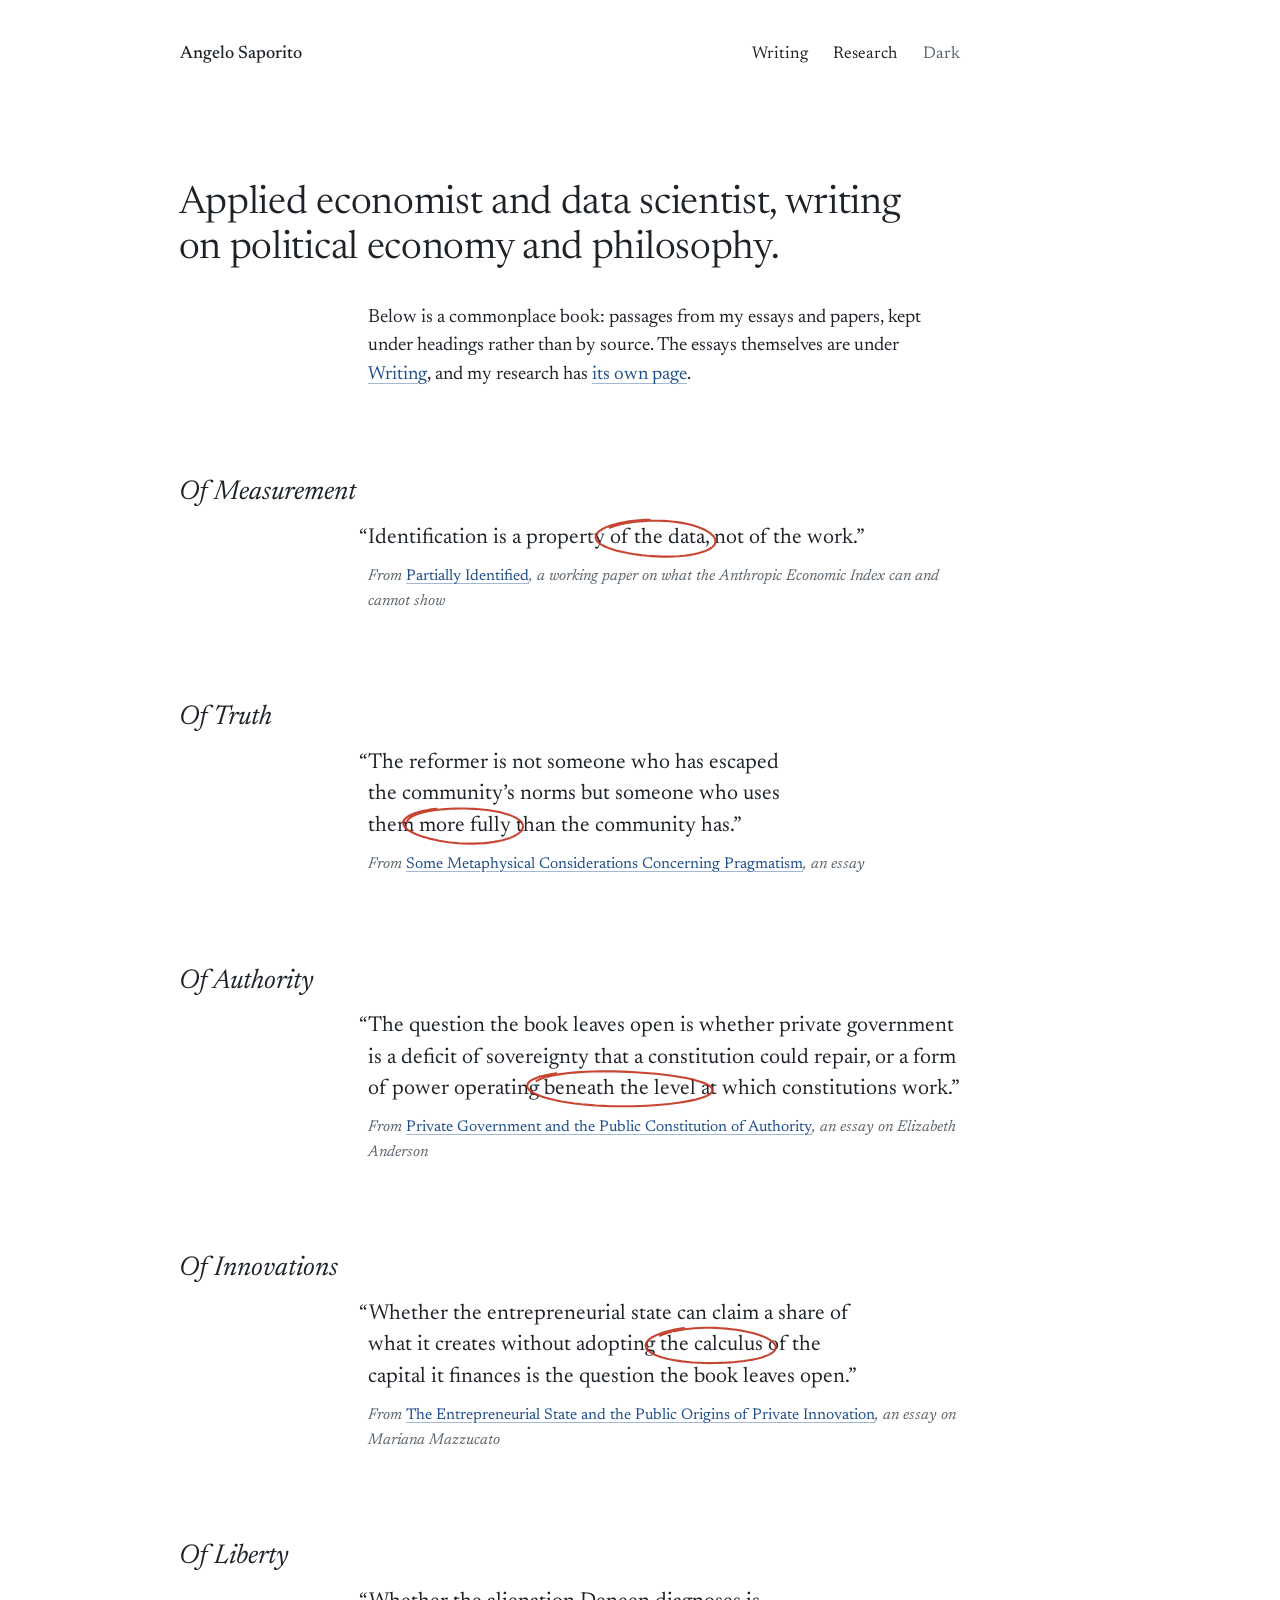
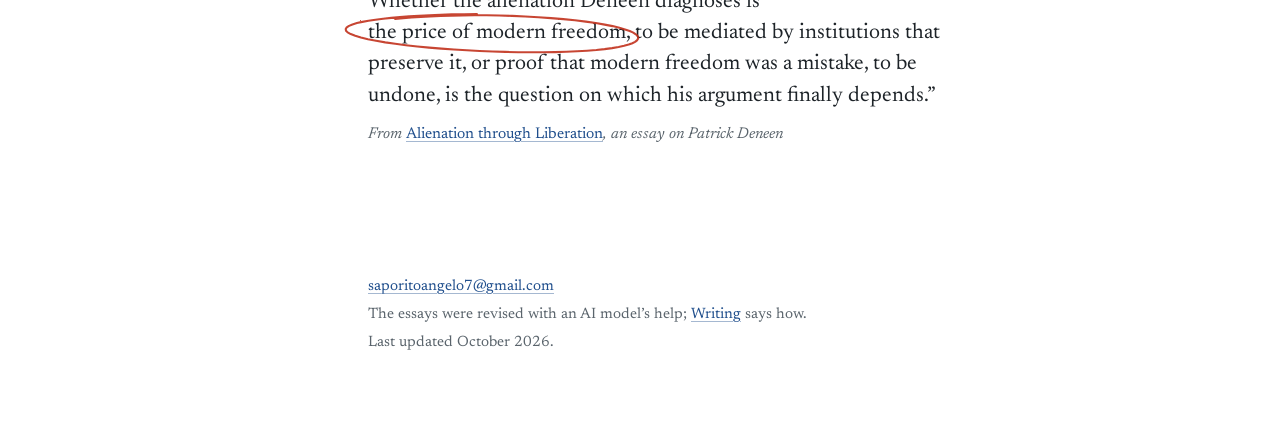
==== commit 8c9e926f: "Add files via upload" ====
--- a/index.html
+++ b/index.html
@@ -2,9 +2,11 @@
 <html lang="en-GB">
 <head>
 <meta charset="utf-8">
+<script>try{var t=localStorage.getItem("theme");if(t==="dark"||t==="light")document.documentElement.dataset.theme=t}catch(e){}</script>
 <meta name="viewport" content="width=device-width, initial-scale=1">
-<meta name="color-scheme" content="light">
-<meta name="theme-color" content="#F4F6F5">
+<meta name="color-scheme" content="light dark">
+<meta name="theme-color" content="#FFFFFF" media="(prefers-color-scheme: light)">
+<meta name="theme-color" content="#15191C" media="(prefers-color-scheme: dark)">
 <title>Angelo Saporito | Economics, data science and philosophy</title>
 <meta name="description" content="Essays on political economy and philosophy by Angelo Saporito, an economist and data scientist, kept as a commonplace book of passages.">
 <link rel="canonical" href="https://angelo-saporito24.github.io/">
@@ -12,7 +14,7 @@
 <meta property="og:title" content="Angelo Saporito">
 <meta property="og:description" content="Essays on political economy and philosophy, kept as a commonplace book of passages.">
 <meta property="og:url" content="https://angelo-saporito24.github.io/">
-<link rel="icon" href="data:image/svg+xml,%3Csvg xmlns='http://www.w3.org/2000/svg' viewBox='0 0 32 32'%3E%3Crect width='32' height='32' rx='7' fill='%23F4F6F5'/%3E%3Cpath d='M8.5 17.5C8 10.5 22 8 24.2 14.6C26 21 12.5 25.5 9 19.5C7.6 16.8 9.6 12.6 13 11.4' fill='none' stroke='%23C2311F' stroke-width='2.4' stroke-linecap='round'/%3E%3C/svg%3E">
+<link rel="icon" href="data:image/svg+xml,%3Csvg xmlns='http://www.w3.org/2000/svg' viewBox='0 0 32 32'%3E%3Crect width='32' height='32' rx='7' fill='%23FFFFFF'/%3E%3Cpath d='M8.5 17.5C8 10.5 22 8 24.2 14.6C26 21 12.5 25.5 9 19.5C7.6 16.8 9.6 12.6 13 11.4' fill='none' stroke='%23C2311F' stroke-width='2.4' stroke-linecap='round'/%3E%3C/svg%3E">
 <link rel="preload" href="/fonts/newsreader-normal.woff2" as="font" type="font/woff2" crossorigin>
 <link rel="stylesheet" href="/site.css">
 </head>
@@ -27,22 +29,27 @@
 
 <div class="page">
 
-  <header class="masthead">
-    <h1>Angelo Saporito</h1>
-    <p class="lead">A commonplace book: passages from my essays and papers, kept under headings rather than by source. The essays themselves are under <a href="/writing/">Writing</a>, and my research as an economist has <a href="/research/">its own page</a>.</p>
+  <header class="site-header">
+    <a class="home" href="/" aria-current="page">Angelo Saporito</a>
     <nav aria-label="Site">
       <ul class="nav">
         <li><a href="/writing/">Writing</a></li>
         <li><a href="/research/">Research</a></li>
       </ul>
     </nav>
+    <button class="theme-toggle" type="button" hidden>Dark</button>
+  </header>
+
+  <header class="masthead">
+    <h1 class="statement">Applied economist and data scientist, writing on political economy and philosophy.</h1>
+    <p class="lead">Below is a commonplace book: passages from my essays and papers, kept under headings rather than by source. The essays themselves are under <a href="/writing/">Writing</a>, and my research has <a href="/research/">its own page</a>.</p>
   </header>
 
   <main id="commonplace">
 
     <section class="locus" aria-labelledby="of-measurement">
       <h2 id="of-measurement">Of Measurement</h2>
-      <blockquote class="quote at-3">
+      <blockquote class="quote">
         <p><span class="open">“</span>Identification is a property <mark class="circled">of the data</mark>, not of the work.”</p>
         <footer class="source">From <a href="/research/"><cite>Partially Identified</cite></a>, a working paper on what the Anthropic Economic Index can and cannot show</footer>
       </blockquote>
@@ -50,7 +57,7 @@
 
     <section class="locus" aria-labelledby="of-truth">
       <h2 id="of-truth">Of Truth</h2>
-      <blockquote class="quote at-2">
+      <blockquote class="quote">
         <p><span class="open">“</span>The reformer is not someone who has escaped the community’s norms but someone who uses them <mark class="circled">more fully</mark> than the community has.”</p>
         <footer class="source">From <a href="/writing/#pragmatism"><cite>Some Metaphysical Considerations Concerning Pragmatism</cite></a>, an essay</footer>
       </blockquote>
@@ -58,7 +65,7 @@
 
     <section class="locus" aria-labelledby="of-authority">
       <h2 id="of-authority">Of Authority</h2>
-      <blockquote class="quote at-4">
+      <blockquote class="quote">
         <p><span class="open">“</span>The question the book leaves open is whether private government is a deficit of sovereignty that a constitution could repair, or a form of power operating <mark class="circled">beneath the level</mark> at which constitutions work.”</p>
         <footer class="source">From <a href="/writing/#anderson"><cite>Private Government and the Public Constitution of Authority</cite></a>, an essay on Elizabeth Anderson</footer>
       </blockquote>
@@ -66,7 +73,7 @@
 
     <section class="locus" aria-labelledby="of-innovations">
       <h2 id="of-innovations">Of Innovations</h2>
-      <blockquote class="quote at-3">
+      <blockquote class="quote">
         <p><span class="open">“</span>Whether the entrepreneurial state can claim a share of what it creates without adopting <mark class="circled">the calculus</mark> of the capital it finances is the question the book leaves open.”</p>
         <footer class="source">From <a href="/writing/#mazzucato"><cite>The Entrepreneurial State and the Public Origins of Private Innovation</cite></a>, an essay on Mariana Mazzucato</footer>
       </blockquote>
@@ -74,7 +81,7 @@
 
     <section class="locus" aria-labelledby="of-liberty">
       <h2 id="of-liberty">Of Liberty</h2>
-      <blockquote class="quote at-5">
+      <blockquote class="quote">
         <p><span class="open">“</span>Whether the alienation Deneen diagnoses is <mark class="circled">the price of modern freedom</mark>, to be mediated by institutions that preserve it, or proof that modern freedom was a mistake, to be undone, is the question on which his argument finally depends.”</p>
         <footer class="source">From <a href="/writing/#deneen"><cite>Alienation through Liberation</cite></a>, an essay on Patrick Deneen</footer>
       </blockquote>
@@ -84,13 +91,14 @@
 
   <footer class="colophon">
     <div>
-      <p><a href="mailto:saporitoangelo2&#64;outlook&#46;com">saporitoangelo2&#64;outlook&#46;com</a></p>
+      <p><a href="mailto:saporitoangelo7&#64;gmail&#46;com">saporitoangelo7&#64;gmail&#46;com</a></p>
       <p>The essays were revised with an AI model’s help; <a href="/writing/">Writing</a> says how.</p>
       <p>Last updated October 2026.</p>
     </div>
   </footer>
 
 </div>
+<script src="/theme.js" defer></script>
 <script src="/site.js" defer></script>
 </body>
 </html>
--- a/site.css
+++ b/site.css
@@ -1,8 +1,7 @@
 /* ==================================================================
    Angelo Saporito, main site
-   Shares its typeface, palette, and name treatment with /research/.
-   The one addition is the china-marker red, used only to circle
-   something that has been chosen.
+   White page, one header on every page, light and dark modes.
+   The china-marker red is the only ornament: it circles what was chosen.
    ================================================================== */
 
 @font-face {
@@ -20,18 +19,43 @@
   src: url("/fonts/newsreader-italic.woff2") format("woff2");
 }
 
+/* ------------------------------------------------------------------
+   Tokens: light by default, dark when the reader's system asks for it
+   or the switch in the header sets data-theme="dark"
+   ------------------------------------------------------------------ */
 :root {
-  --paper: #F4F6F5;     /* cool paper */
-  --ink: #1D2328;       /* text */
-  --graphite: #5A646C;  /* sources, captions, secondary text */
-  --blue: #1F4E8C;      /* links */
-  --pencil: #C2311F;    /* china marker: marks a selection, nothing else */
-  --frame: #E1E6E7;     /* stands in for photographs not yet added */
+  color-scheme: light;
+  --paper: #FFFFFF;
+  --ink: #1D2328;
+  --graphite: #5A646C;
+  --blue: #1F4E8C;
+  --pencil: #C2311F;
+  --frame: #E8ECEE;
 
   --spine: 9.5rem;
   --gap: 2.25rem;
   --measure: 37rem;
-  --canvas: 66rem;
+  --canvas: 48.75rem;
+}
+@media (prefers-color-scheme: dark) {
+  :root:not([data-theme="light"]) {
+    color-scheme: dark;
+    --paper: #15191C;
+    --ink: #E3E7EA;
+    --graphite: #9BA6AE;
+    --blue: #8EB3E8;
+    --pencil: #E26D5A;
+    --frame: #262C31;
+  }
+}
+:root[data-theme="dark"] {
+  color-scheme: dark;
+  --paper: #15191C;
+  --ink: #E3E7EA;
+  --graphite: #9BA6AE;
+  --blue: #8EB3E8;
+  --pencil: #E26D5A;
+  --frame: #262C31;
 }
 
 *, *::before, *::after { box-sizing: border-box; }
@@ -61,14 +85,15 @@
   transition: text-decoration-color 120ms ease;
 }
 a:hover { text-decoration-color: currentColor; }
-a:focus-visible {
+a:focus-visible,
+button:focus-visible {
   outline: 2px solid var(--blue);
   outline-offset: 3px;
   border-radius: 1px;
   text-decoration-color: currentColor;
 }
 
-::selection { background: color-mix(in srgb, var(--blue) 18%, transparent); }
+::selection { background: color-mix(in srgb, var(--blue) 22%, transparent); }
 
 .skip-link {
   position: absolute;
@@ -83,19 +108,19 @@
 .skip-link:focus { top: 1rem; }
 
 /* ------------------------------------------------------------------
-   Frame: the same left edge as the research page, on a wider canvas
+   Frame: one column of text with a spine for dates and labels
    ------------------------------------------------------------------ */
 .page {
   max-width: var(--canvas);
   margin-left: clamp(1.25rem, calc((100vw - 48.75rem) * 0.36), 20rem);
   margin-right: 1.25rem;
-  padding-top: clamp(3.5rem, 10vw, 7.5rem);
+  padding-top: clamp(1.5rem, 4vw, 2.5rem);
   padding-bottom: clamp(3rem, 7vw, 5rem);
 }
-.page.inner { padding-top: clamp(2rem, 5vw, 3rem); }
 
 .masthead,
 .entry,
+.locus,
 .colophon {
   display: grid;
   grid-template-columns: var(--spine) minmax(0, var(--measure));
@@ -103,106 +128,111 @@
 }
 
 /* ------------------------------------------------------------------
-   Masthead and navigation
-   ------------------------------------------------------------------ */
-.masthead > * { grid-column: 2; }
-.masthead > h1 { grid-column: 1 / -1; }
-
-h1 {
-  margin: 0 0 clamp(1.5rem, 3.2vw, 2.4rem) -0.04em;
-  font-size: clamp(2.6rem, 3.6vw + 1.6rem, 4.6rem);
-  font-weight: 370;
-  line-height: 0.98;
-  letter-spacing: -0.015em;
-  text-wrap: balance;
-}
-
-.masthead p { max-width: 35rem; }
-.lead { font-size: 1.1875rem; line-height: 1.5; }
-
-.nav {
-  display: flex;
-  flex-wrap: wrap;
-  gap: 0.3rem 1.4rem;
-  margin: 1.15rem 0 0;
-  padding: 0;
-  list-style: none;
-}
-.nav a[aria-current="page"] {
-  color: var(--ink);
-  text-decoration: none;
-}
-
-/* Inner pages: the name becomes a quiet way home */
+   The header every page shares
+   ------------------------------------------------------------------ */
 .site-header {
   display: flex;
   flex-wrap: wrap;
   align-items: baseline;
-  column-gap: 2.5rem;
-  row-gap: 0.4rem;
-  margin-bottom: clamp(3.5rem, 8vw, 6rem);
+  column-gap: 1.6rem;
+  row-gap: 0.35rem;
+  margin-bottom: clamp(4rem, 10vw, 7rem);
 }
 .site-header .home {
+  margin-right: auto;
   color: var(--ink);
-  font-size: 1.25rem;
+  font-size: 1.125rem;
   font-weight: 500;
   text-decoration: none;
 }
 .site-header .home:hover { color: var(--blue); }
-.site-header .nav { margin: 0; }
-
-/* ------------------------------------------------------------------
-   The commonplace: headings in Bacon's form, pieces of every kind
-   under them, set off-centre on a twelve-column canvas
-   ------------------------------------------------------------------ */
-.locus {
-  display: grid;
-  grid-template-columns: repeat(12, minmax(0, 1fr));
-  column-gap: 1.5rem;
-  row-gap: 2.5rem;
-  margin-top: clamp(4.5rem, 9vw, 7rem);
-}
-
+
+.nav {
+  display: flex;
+  flex-wrap: wrap;
+  gap: 0.3rem 1.6rem;
+  margin: 0;
+  padding: 0;
+  list-style: none;
+}
+.nav a {
+  color: var(--ink);
+  text-decoration-color: transparent;
+}
+.nav a:hover { text-decoration-color: currentColor; }
+.nav a[aria-current="page"] { text-decoration-color: var(--graphite); }
+
+.theme-toggle {
+  padding: 0;
+  border: 0;
+  background: none;
+  color: var(--graphite);
+  font: inherit;
+  cursor: pointer;
+}
+.theme-toggle:hover { color: var(--ink); }
+.theme-toggle[hidden] { display: none; }
+
+/* ------------------------------------------------------------------
+   Page titles
+   ------------------------------------------------------------------ */
+.masthead > * { grid-column: 2; }
+.masthead > h1 { grid-column: 1 / -1; }
+
+h1 {
+  margin: 0 0 clamp(1.25rem, 2.6vw, 2rem) -0.035em;
+  font-size: clamp(2.4rem, 2.4vw + 1.5rem, 3.4rem);
+  font-weight: 370;
+  line-height: 1.02;
+  letter-spacing: -0.012em;
+  text-wrap: balance;
+}
+h1.statement {
+  max-width: 24em;
+  font-size: clamp(1.75rem, 1.5vw + 1.25rem, 2.5rem);
+  line-height: 1.16;
+  letter-spacing: -0.008em;
+}
+
+.masthead p { max-width: 35rem; }
+.lead { font-size: 1.1875rem; line-height: 1.5; }
+
+/* ------------------------------------------------------------------
+   The commonplace: headings in Bacon's form at the left edge,
+   passages in the text column
+   ------------------------------------------------------------------ */
+.locus { margin-top: clamp(3.75rem, 8vw, 5.5rem); }
 .locus > h2 {
   grid-column: 1 / -1;
-  margin: 0 0 -0.6rem -0.03em;
-  font-size: clamp(2.1rem, 2.2vw + 1.3rem, 3rem);
-  font-weight: 370;
-  font-style: italic;
-  line-height: 1.05;
-  letter-spacing: -0.01em;
-}
-
-.at-2 { grid-column: 2 / span 8; }
-.at-3 { grid-column: 3 / span 8; }
-.at-4 { grid-column: 4 / span 8; }
-.at-5 { grid-column: 5 / span 8; }
-.to-right { grid-column: 7 / -1; }
-.to-left { grid-column: 2 / span 6; }
-.beside { grid-column: 9 / -1; align-self: end; }
+  margin: 0 0 0.9rem -0.02em;
+  font-size: 1.7rem;
+  font-weight: 400;
+  font-style: italic;
+  line-height: 1.15;
+}
+.locus > :not(h2) { grid-column: 2; }
 
 .quote { margin: 0; }
 .quote p {
-  font-size: clamp(1.3rem, 0.6vw + 1.08rem, 1.55rem);
-  line-height: 1.42;
+  font-size: clamp(1.2rem, 0.4vw + 1.08rem, 1.35rem);
+  line-height: 1.45;
   text-wrap: balance;
 }
 .quote .open { margin-left: -0.42em; }   /* hang the opening quotation mark */
 
 .source {
-  margin-top: 0.8rem;
+  margin-top: 0.7rem;
   color: var(--graphite);
   font-size: 0.96875rem;
   font-style: italic;
 }
 .source cite { font-style: normal; }      /* titles set roman inside italic */
 
-/* Placeholders until photographs and poems arrive */
+/* Photographs, when they come */
 .frame { margin: 0; }
 .frame .plate { aspect-ratio: 3 / 2; background: var(--frame); }
 .frame.portrait .plate { aspect-ratio: 4 / 5; }
-.frame figcaption,
-.slot {
+.frame figcaption {
   margin-top: 0.55rem;
   color: var(--graphite);
   font-size: 0.9375rem;
@@ -235,7 +265,7 @@
 }
 
 /* ------------------------------------------------------------------
-   Lists of pieces (writing), shared with the research page's layout
+   Lists of pieces (writing), in the research page's layout
    ------------------------------------------------------------------ */
 .section { margin-top: clamp(3.75rem, 8vw, 5.5rem); }
 .section > h2 {
@@ -278,7 +308,6 @@
   display: grid;
   grid-template-columns: repeat(4, minmax(0, 1fr));
   gap: 1.1rem 0.9rem;
-  max-width: 52rem;
   margin: 0;
   padding: 0;
   list-style: none;
@@ -305,15 +334,12 @@
 
   .masthead,
   .entry,
+  .locus,
   .colophon { display: block; }
 
+  .site-header .home { flex-basis: 100%; }
   .lead { font-size: 1.125rem; }
-
-  .locus { row-gap: 2rem; }
-  .locus > * { grid-column: 1 / -1; }
-  .locus > h2 { margin-bottom: -0.4rem; }
-  .to-right, .to-left { width: 88%; }
-  .to-right { justify-self: end; }
+  .locus > h2 { margin-bottom: 0.6rem; }
 
   .entry-meta {
     display: flex;
@@ -332,9 +358,12 @@
 }
 
 @media print {
-  :root { --paper: #fff; --ink: #000; --graphite: #444; }
+  :root, :root[data-theme], :root:not([data-theme="light"]) {
+    color-scheme: light;
+    --paper: #fff; --ink: #000; --graphite: #444; --blue: #000; --pencil: #C2311F;
+  }
   .page { margin: 0; padding: 0; max-width: none; }
-  .skip-link, .nav { display: none; }
+  .skip-link, .site-header .nav, .theme-toggle { display: none; }
   a { color: inherit; text-decoration: none; }
   .locus, .entry, .frame { break-inside: avoid; }
   svg.pencil path { filter: none; }
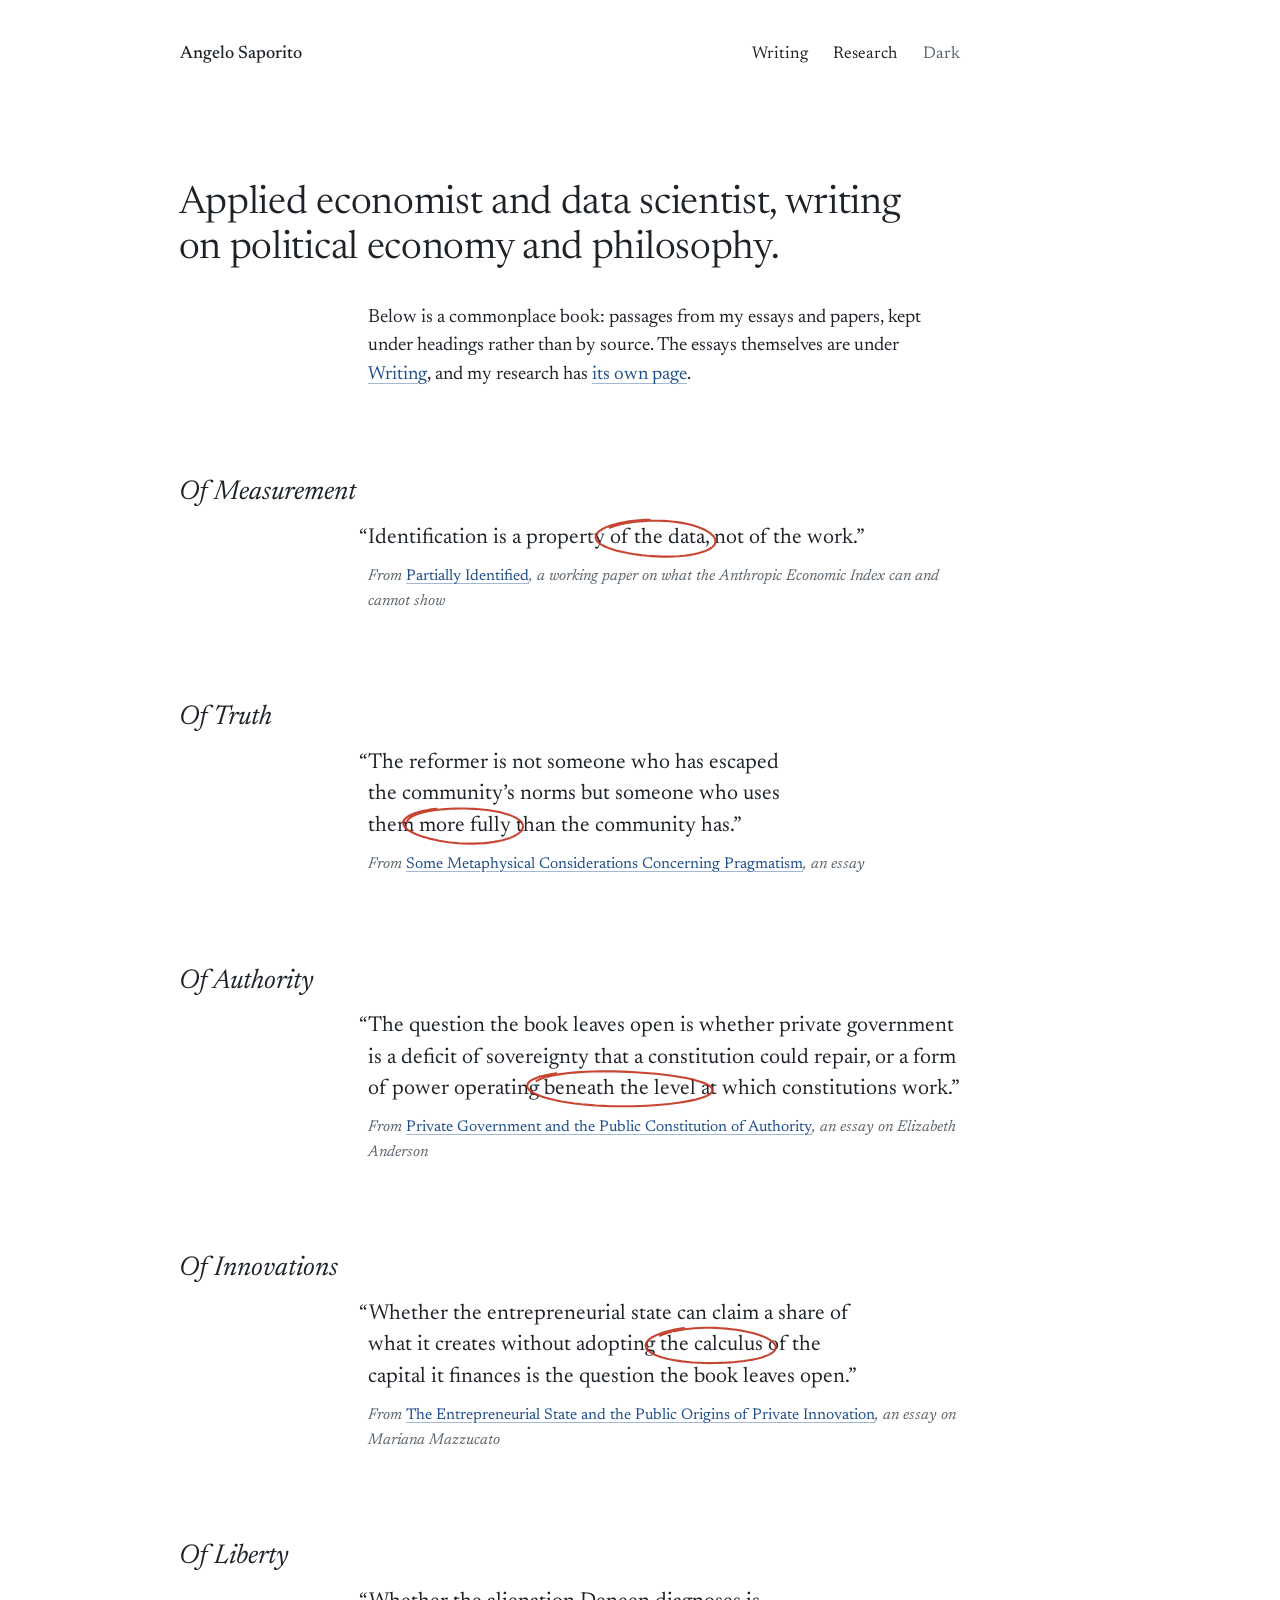
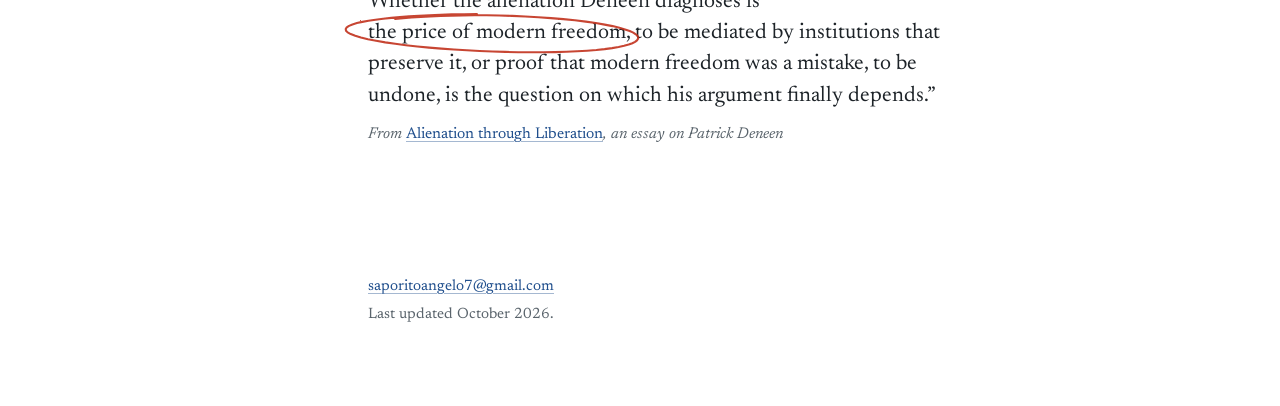
==== commit f23a1058: "Remove AI assistance mention from footer Removed mention of AI assistance in essay revisions." ====
--- a/index.html
+++ b/index.html
@@ -92,7 +92,6 @@
   <footer class="colophon">
     <div>
       <p><a href="mailto:saporitoangelo7&#64;gmail&#46;com">saporitoangelo7&#64;gmail&#46;com</a></p>
-      <p>The essays were revised with an AI model’s help; <a href="/writing/">Writing</a> says how.</p>
       <p>Last updated October 2026.</p>
     </div>
   </footer>
--- a/site.css
+++ b/site.css
@@ -107,6 +107,20 @@
 }
 .skip-link:focus { top: 1rem; }
 
+/* Text for screen readers only */
+.visually-hidden {
+  position: absolute !important;
+  width: 1px;
+  height: 1px;
+  margin: -1px;
+  padding: 0;
+  overflow: hidden;
+  clip: rect(0 0 0 0);
+  clip-path: inset(50%);
+  white-space: nowrap;
+  border: 0;
+}
+
 /* ------------------------------------------------------------------
    Frame: one column of text with a spine for dates and labels
    ------------------------------------------------------------------ */
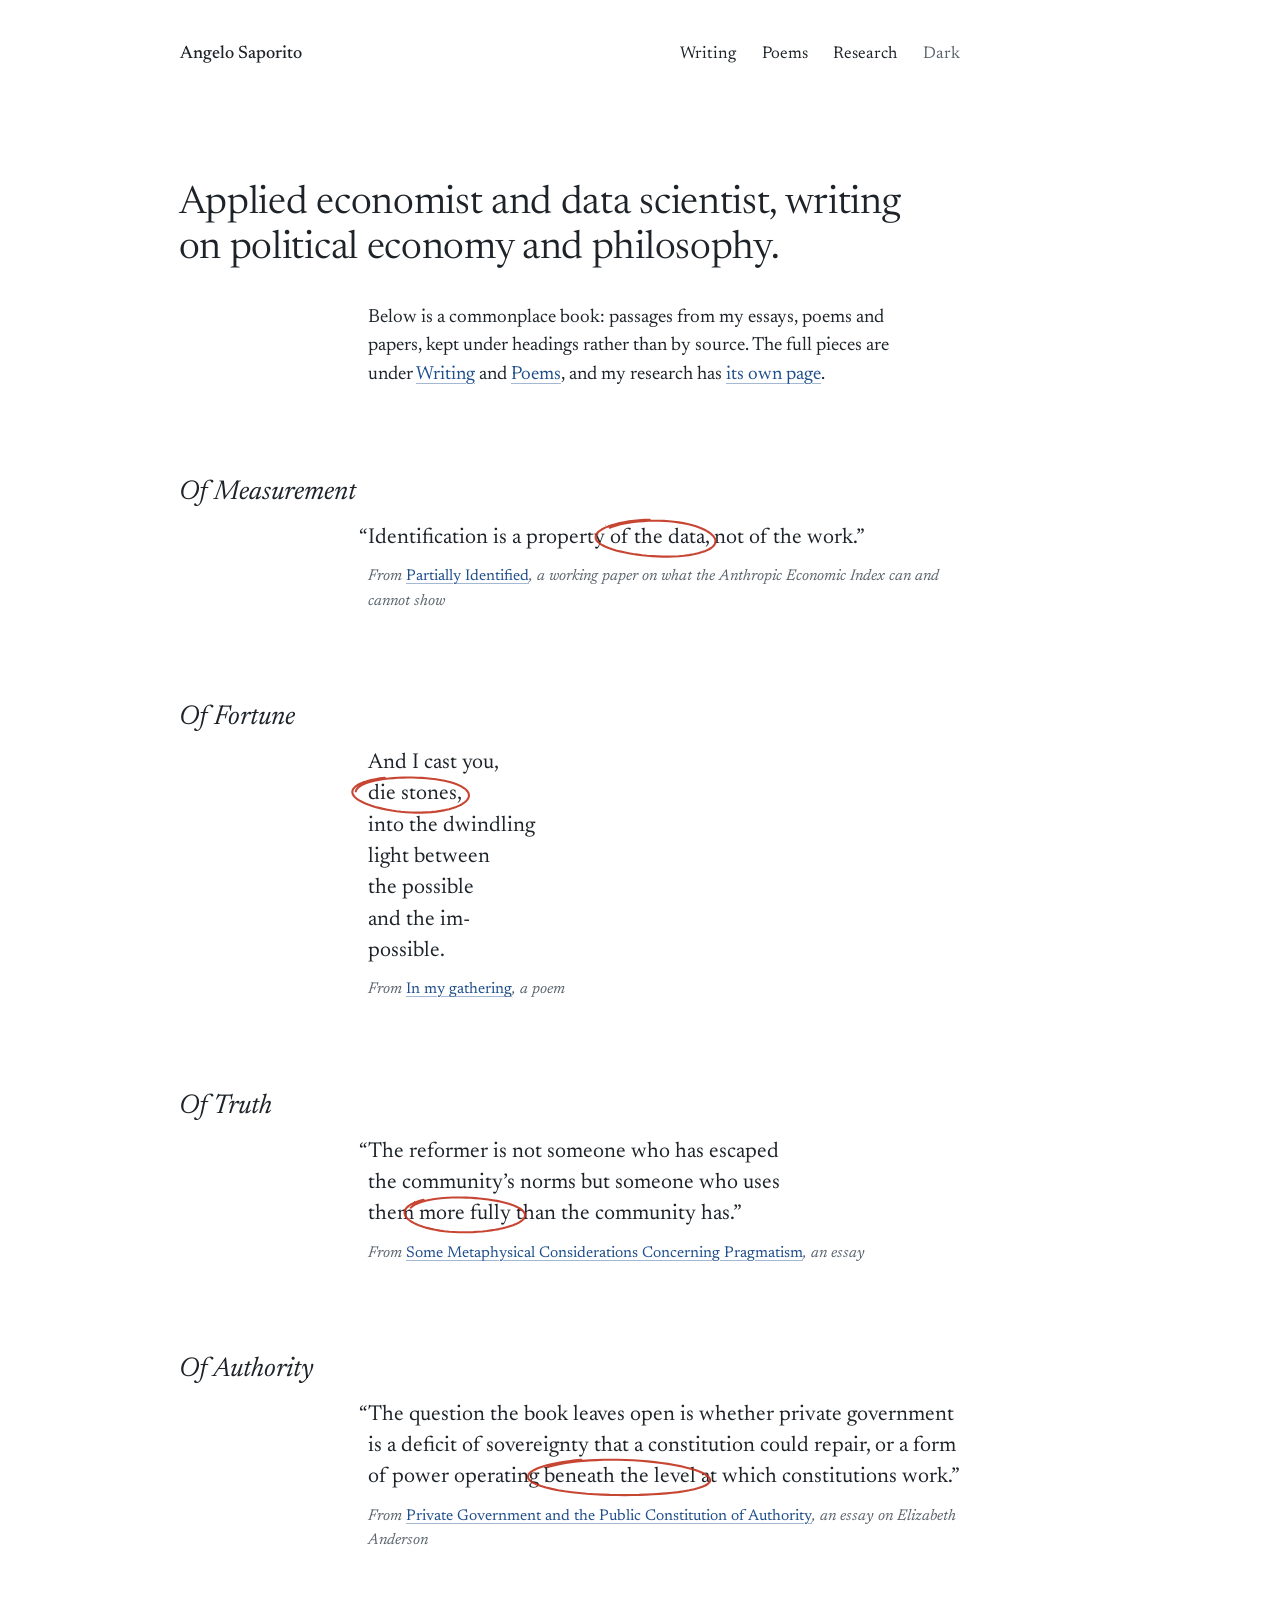
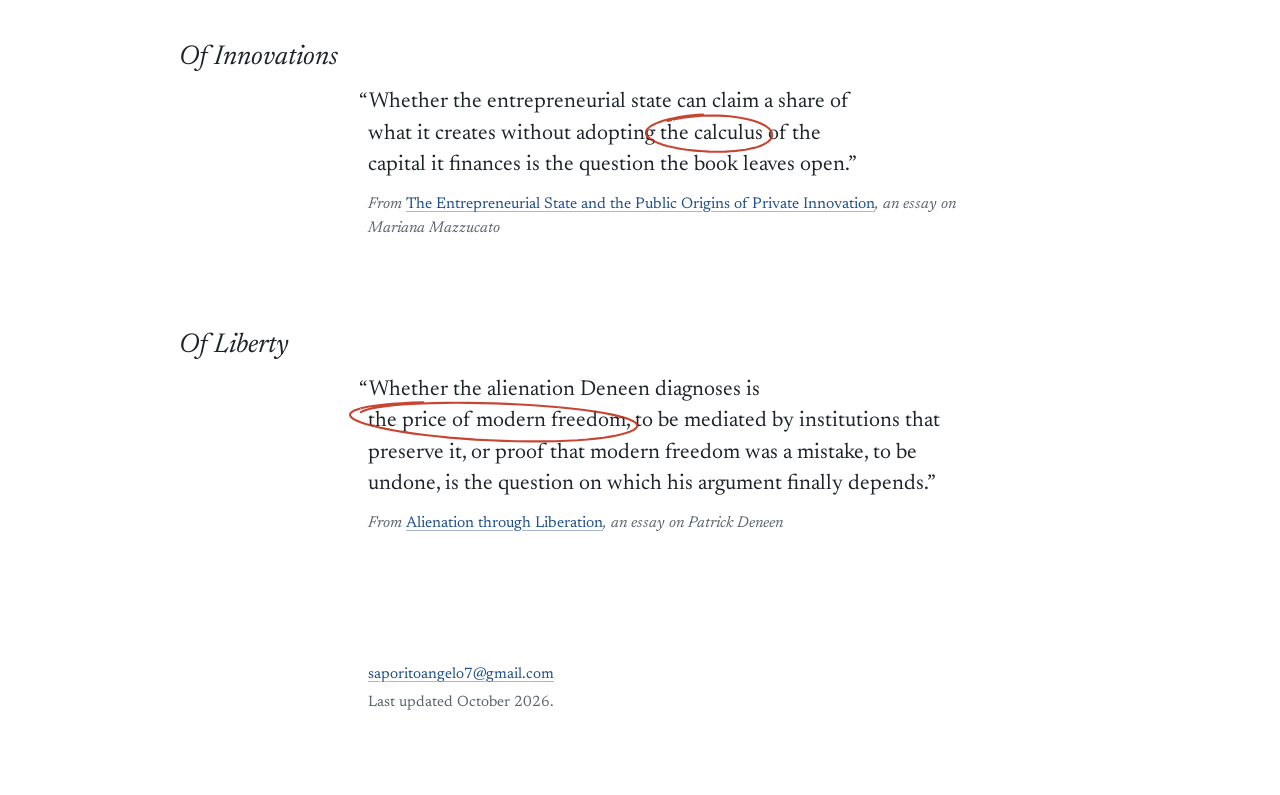
==== commit 28cae880: "Add files via upload" ====
--- a/index.html
+++ b/index.html
@@ -34,6 +34,7 @@
     <nav aria-label="Site">
       <ul class="nav">
         <li><a href="/writing/">Writing</a></li>
+        <li><a href="/poems/">Poems</a></li>
         <li><a href="/research/">Research</a></li>
       </ul>
     </nav>
@@ -42,7 +43,7 @@
 
   <header class="masthead">
     <h1 class="statement">Applied economist and data scientist, writing on political economy and philosophy.</h1>
-    <p class="lead">Below is a commonplace book: passages from my essays and papers, kept under headings rather than by source. The essays themselves are under <a href="/writing/">Writing</a>, and my research has <a href="/research/">its own page</a>.</p>
+    <p class="lead">Below is a commonplace book: passages from my essays, poems and papers, kept under headings rather than by source. The full pieces are under <a href="/writing/">Writing</a> and <a href="/poems/">Poems</a>, and my research has <a href="/research/">its own page</a>.</p>
   </header>
 
   <main id="commonplace">
@@ -52,6 +53,14 @@
       <blockquote class="quote">
         <p><span class="open">“</span>Identification is a property <mark class="circled">of the data</mark>, not of the work.”</p>
         <footer class="source">From <a href="/research/"><cite>Partially Identified</cite></a>, a working paper on what the Anthropic Economic Index can and cannot show</footer>
+      </blockquote>
+    </section>
+
+    <section class="locus" aria-labelledby="of-fortune">
+      <h2 id="of-fortune">Of Fortune</h2>
+      <blockquote class="quote verse-quote">
+        <p><span class="l">And I cast you,</span><span class="l"><mark class="circled">die stones</mark>,</span><span class="l">into the dwindling</span><span class="l">light between</span><span class="l">the possible</span><span class="l">and the im-</span><span class="l">possible.</span></p>
+        <footer class="source">From <a href="/poems/#in-my-gathering"><cite>In my gathering</cite></a>, a poem</footer>
       </blockquote>
     </section>
 
--- a/site.css
+++ b/site.css
@@ -329,6 +329,71 @@
 .sheet .plate { aspect-ratio: 3 / 2; background: var(--frame); }
 
 /* ------------------------------------------------------------------
+   Poems: set left, as written, with each line kept whole; a line too long
+   for a narrow screen wraps with a hanging indent
+   ------------------------------------------------------------------ */
+.contents {
+  display: grid;
+  grid-template-columns: repeat(2, minmax(0, 1fr));
+  gap: 1.9rem 2.25rem;
+  margin-top: clamp(2.75rem, 6vw, 4rem);
+  max-width: calc(var(--spine) + var(--gap) + var(--measure));
+  padding-left: calc(var(--spine) + var(--gap));
+}
+.contents-head { margin-bottom: 0.4rem; font-style: italic; }
+.contents ol { margin: 0; padding: 0; list-style: none; }
+.contents li + li { margin-top: 0.15rem; }
+.contents a { color: var(--ink); text-decoration-color: transparent; }
+.contents a:hover { text-decoration-color: currentColor; }
+.contents .n,
+.part-head .n {
+  display: inline-block;
+  min-width: 2.4em;
+  color: var(--graphite);
+  font-style: normal;
+  font-variant-numeric: tabular-nums;
+}
+
+.part { margin-top: clamp(4.5rem, 9vw, 6.5rem); }
+.part-head {
+  display: grid;
+  grid-template-columns: var(--spine) minmax(0, var(--measure));
+  column-gap: var(--gap);
+  margin: 0 0 2.4rem;
+  font-size: 1.6rem;
+  font-weight: 400;
+  font-style: italic;
+  line-height: 1.2;
+}
+.part-head .n { font-size: 1rem; align-self: baseline; }
+
+.poem,
+.movement {
+  display: grid;
+  grid-template-columns: var(--spine) minmax(0, var(--measure));
+  column-gap: var(--gap);
+  align-items: baseline;
+  scroll-margin-top: 2rem;
+}
+.poem + .poem { margin-top: clamp(3.5rem, 7vw, 5rem); }
+.movement + .movement { margin-top: 2.6rem; }
+.movements { display: block; }
+.poem > .n,
+.movement > .n {
+  color: var(--graphite);
+  font-size: 0.9375rem;
+  font-variant-numeric: tabular-nums;
+}
+
+.verse { font-size: 1.125rem; line-height: 1.6; }
+.verse .stanza { margin: 0; }
+.verse .stanza + .stanza { margin-top: 1.15em; }
+.verse .l { display: block; padding-left: 1.5em; text-indent: -1.5em; }
+.verse .prose { max-width: 32rem; text-wrap: pretty; }
+
+.verse-quote .l { display: block; }
+
+/* ------------------------------------------------------------------
    Colophon
    ------------------------------------------------------------------ */
 .colophon {
@@ -365,6 +430,12 @@
   .entry-meta .kind::after { content: ","; }
 
   .sheet { grid-template-columns: repeat(2, minmax(0, 1fr)); }
+
+  .contents { grid-template-columns: 1fr; padding-left: 0; }
+  .part-head, .poem, .movement { display: block; }
+  .part-head .n { display: block; margin-bottom: 0.2rem; }
+  .poem > .n, .movement > .n { margin-bottom: 0.5rem; }
+  .verse { font-size: 1.0625rem; }
 }
 
 @media (prefers-reduced-motion: reduce) {
@@ -379,6 +450,6 @@
   .page { margin: 0; padding: 0; max-width: none; }
   .skip-link, .site-header .nav, .theme-toggle { display: none; }
   a { color: inherit; text-decoration: none; }
-  .locus, .entry, .frame { break-inside: avoid; }
+  .locus, .entry, .frame, .stanza { break-inside: avoid; }
   svg.pencil path { filter: none; }
 }
